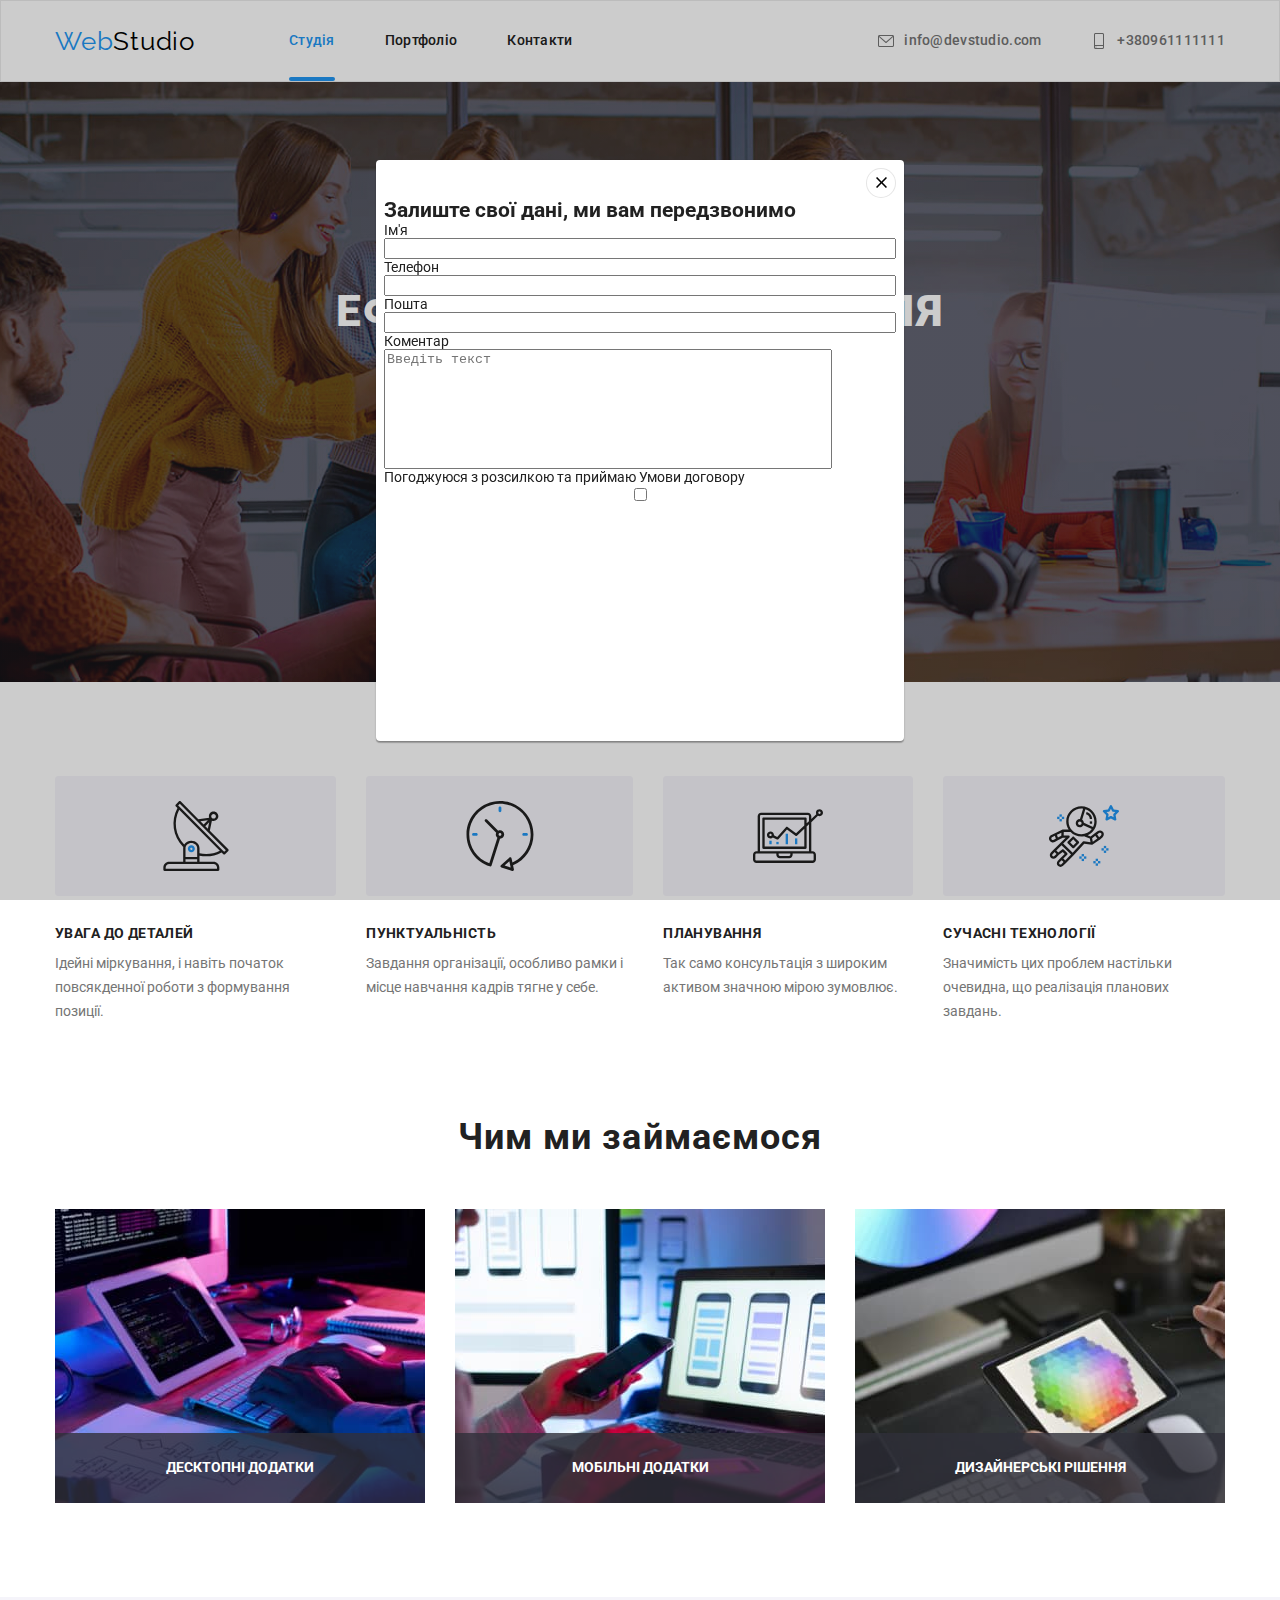
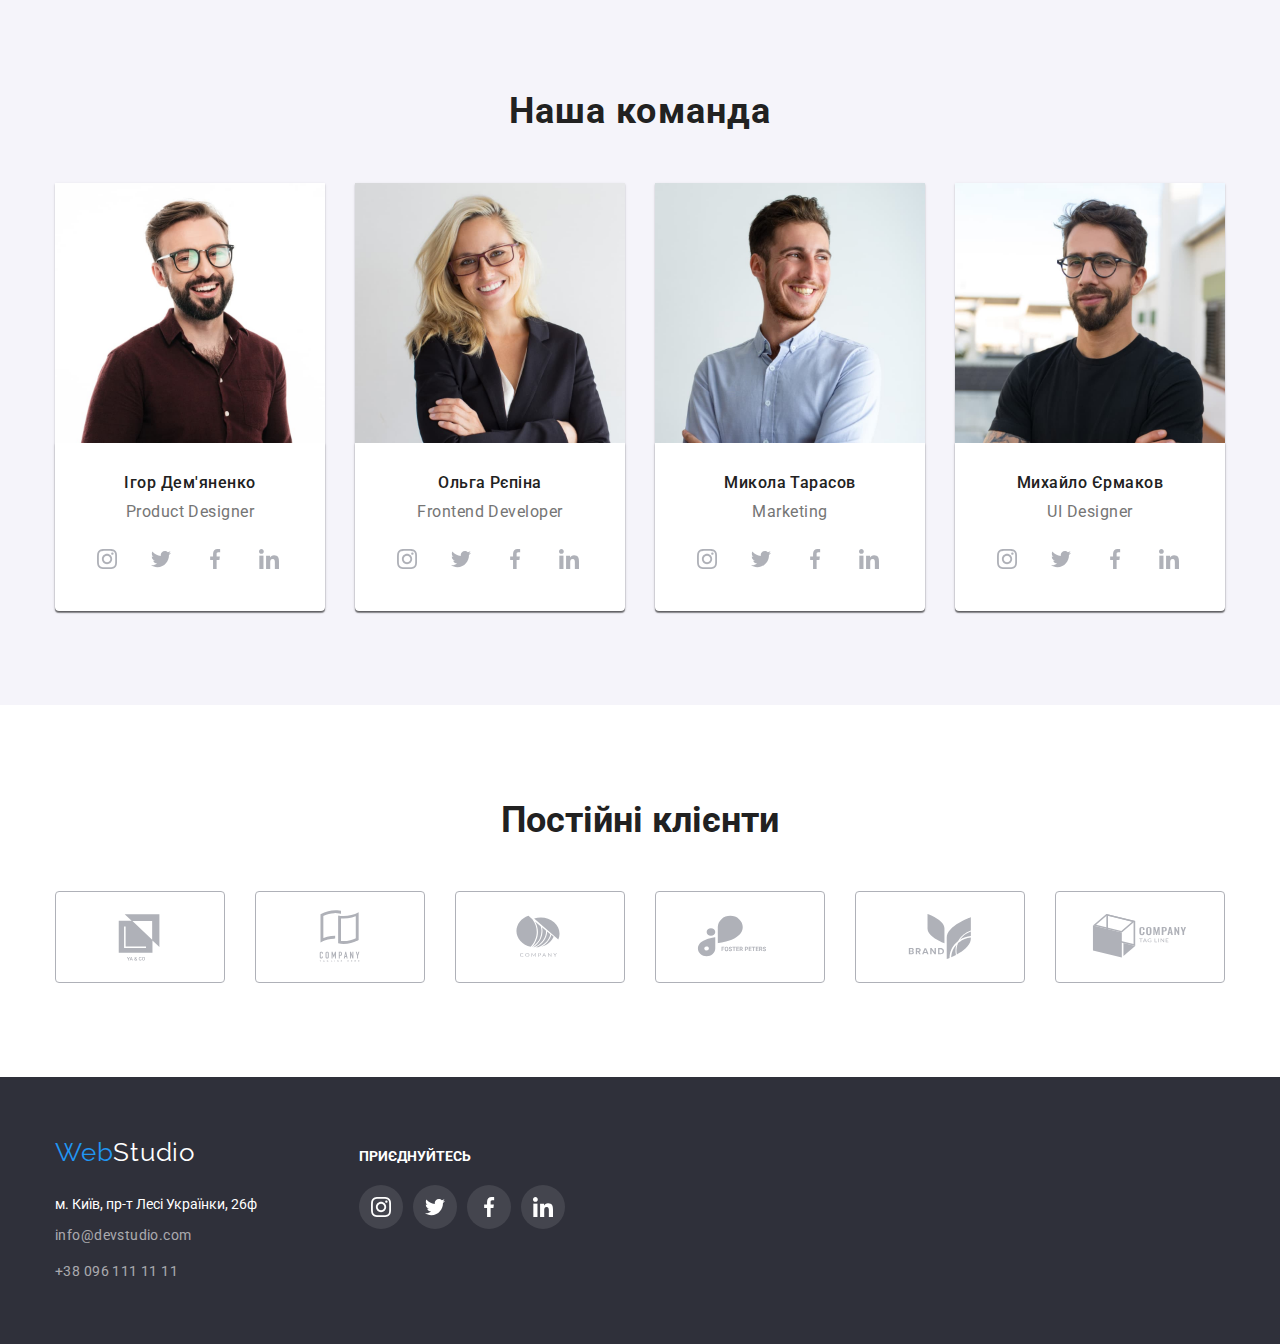
==== index.html @ ea9d3322 "init" ====
<!DOCTYPE html>
<html lang="en">
  <head>
    <link rel="preconnect" href="https://fonts.googleapis.com" />
    <link rel="preconnect" href="https://fonts.gstatic.com" crossorigin />
    <link
      href="https://fonts.googleapis.com/css2?family=Raleway:ital,wght@0,700;1,700&display=swap"
      rel="stylesheet"
    />
    <link rel="preconnect" href="https://fonts.googleapis.com" />
    <link rel="preconnect" href="https://fonts.gstatic.com" crossorigin />
    <link
      href="https://fonts.googleapis.com/css2?family=Roboto:ital,wght@0,100;0,300;0,400;0,500;0,700;0,900;1,100;1,300;1,400;1,500;1,700;1,900&display=swap"
      rel="stylesheet"
    />
    <meta charset="UTF-8" />
    <meta http-equiv="X-UA-Compatible" content="IE=edge" />
    <meta name="viewport" content="width=device-width, initial-scale=1.0" />
    <link rel="preconnect" href="https://fonts.googleapis.com" />
    <link rel="preconnect" href="https://fonts.gstatic.com" crossorigin />
    <title>Document</title>
    <link
      rel="stylesheet"
      href="node_modules/modern-normalize/modern-normalize.css"
    />
    <link rel="stylesheet" href="./css/styles.css" />
  </head>
  <body class="page">
    <header class="header">
      <div class="container header-flex">
        <a class="logo" href="">Web<span class="logo-select">Studio</span> </a>
        <div class="container-nav">
          <nav class="nav">
            <ul class="nav-list">
              <li class="nav-item nav-item_active">
                <a class="nav-item-link" href="./">Студія</a>
              </li>
              <li class="nav-item">
                <a class="nav-item-link" href="./portfolio.html">Портфоліо</a>
              </li>
              <li class="nav-item">
                <a class="nav-item-link" href="">Контакти</a>
              </li>
            </ul>
          </nav>
          <ul class="adress">
            <li class="adress-item">
              <a class="adress-item-link" href="mailto:info@devstudio.com">
                <svg class="adress-item-icon" width="16" height="16">
                  <use href="./img/icons.svg#icon-mail"></use>
                </svg>
                <span>info@devstudio.com</span>
              </a>
            </li>
            <li class="adress-item">
              <a class="adress-item-link" href="tel:+380961111111">
                <svg class="adress-item-icon" width="16" height="16">
                  <use href="./img/icons.svg#icon-smartphone"></use>
                </svg>
                <span>+380961111111</span>
              </a>
            </li>
          </ul>
        </div>
      </div>
    </header>
    <main>
      <section class="hero">
        <h1 class="hero-tittle">Ефективні рішення для вашого бізнесу</h1>
        <button class="hero-button" type="button" data-modal-open>
          Замовити послугу
        </button>
      </section>
      <section class="container benefits">
        <ul class="benefits-list">
          <li class="benefits-list-item">
            <h3 class="benefits-list-item-tittle">УВАГА ДО ДЕТАЛЕЙ</h3>
            <p class="benefits-list-item-desc">
              Ідейні міркування, і навіть початок повсякденної роботи з
              формування позиції.
            </p>
          </li>
          <li class="benefits-list-item icon-clock">
            <h3 class="benefits-list-item-tittle">ПУНКТУАЛЬНІСТЬ</h3>
            <p class="benefits-list-item-desc">
              Завдання організації, особливо рамки і місце навчання кадрів тягне
              у себе.
            </p>
          </li>
          <li class="benefits-list-item icon-planning">
            <h3 class="benefits-list-item-tittle">ПЛАНУВАННЯ</h3>
            <p class="benefits-list-item-desc">
              Так само консультація з широким активом значною мірою зумовлює.
            </p>
          </li>
          <li class="benefits-list-item icon-technology">
            <h3 class="benefits-list-item-tittle">СУЧАСНІ ТЕХНОЛОГІЇ</h3>
            <p class="benefits-list-item-desc">
              Значимість цих проблем настільки очевидна, що реалізація планових
              завдань.
            </p>
          </li>
        </ul>
      </section>
      <section class="doing">
        <div class="container">
          <h2 class="doing-title">Чим ми займаємося</h2>
          <ul class="doing-list">
            <li class="doing-list-item">
              <div class="thumb team-img">
                <img
                  class="c"
                  src="./img/1.jpg"
                  alt="приклад1"
                  width="370"
                  height="294"
                />
              </div>
              <h3 class="img-text">десктопні додатки</h3>
            </li>
            <li class="doing-list-item">
              <div class="thumb team-img">
                <img
                  class="doing-list-picture"
                  src="./img/2.jpg"
                  alt="приклад2"
                  width="370"
                  height="294"
                />
              </div>
              <h3 class="img-text">Мобільні додатки</h3>
            </li>
            <li class="doing-list-item">
              <div class="thumb team-img">
                <img
                  class="doing-list-picture"
                  src="./img/3.jpg"
                  alt="приклад3"
                  width="370"
                  height="294"
                />
              </div>
              <h3 class="img-text">Дизайнерські рішення</h3>
            </li>
          </ul>
        </div>
      </section>
      <section class="team">
        <div class="container">
          <h2 class="team-title">Наша команда</h2>
          <ul class="team-list">
            <li class="team-list-item">
              <div class="thumb team-picture">
                <img
                  class="team-list-item-picture"
                  src="./img/4.jpg"
                  alt="Ігор Дем'яненко"
                  width="270"
                  height="260"
                />
              </div>
              <div class="team-list-item-content">
                <h3 class="team-list-item-name">Ігор Дем'яненко</h3>
                <p class="team-list-item-prof">Product Designer</p>
                <!-- social -->
                <ul class="social">
                  <li class="socaal-item">
                    <a href="" class="social-link">
                      <svg class="socaal-item-icon" width="20" height="20">
                        <use href="./img/icons.svg#icon-instagram"></use>
                      </svg>
                    </a>
                  </li>
                  <li class="socaal-item">
                    <a href="" class="social-link">
                      <svg class="socaal-item-icon" width="20" height="20">
                        <use href="./img/icons.svg#icon-twitter"></use>
                      </svg>
                    </a>
                  </li>
                  <li class="socaal-item">
                    <a href="" class="social-link">
                      <svg class="socaal-item-icon" width="20" height="20">
                        <use href="./img/icons.svg#icon-facebook"></use>
                      </svg>
                    </a>
                  </li>
                  <li class="socaal-item">
                    <a href="" class="social-link">
                      <svg class="socaal-item-icon" width="20" height="20">
                        <use href="./img/icons.svg#icon-linkedin"></use>
                      </svg>
                    </a>
                  </li>
                </ul>
                <!-- social -->
              </div>
            </li>
            <li class="team-list-item">
              <div class="thumb team-picture">
                <img
                  class="team-list-item-picture"
                  src="./img/5.jpg"
                  alt="Ольга Рєпіна"
                  width="270"
                  height="260"
                />
              </div>
              <div class="team-list-item-content">
                <h3 class="team-list-item-name">Ольга Рєпіна</h3>
                <p class="team-list-item-prof">Frontend Developer</p>
                <ul class="social">
                  <li class="socaal-item">
                    <a href="" class="social-link">
                      <svg class="socaal-item-icon" width="20" height="20">
                        <use href="./img/icons.svg#icon-instagram"></use>
                      </svg>
                    </a>
                  </li>
                  <li class="socaal-item">
                    <a href="" class="social-link">
                      <svg class="socaal-item-icon" width="20" height="20">
                        <use href="./img/icons.svg#icon-twitter"></use>
                      </svg>
                    </a>
                  </li>
                  <li class="socaal-item">
                    <a href="" class="social-link">
                      <svg class="socaal-item-icon" width="20" height="20">
                        <use href="./img/icons.svg#icon-facebook"></use>
                      </svg>
                    </a>
                  </li>
                  <li class="socaal-item">
                    <a href="" class="social-link">
                      <svg class="socaal-item-icon" width="20" height="20">
                        <use href="./img/icons.svg#icon-linkedin"></use>
                      </svg>
                    </a>
                  </li>
                </ul>
              </div>
            </li>
            <li class="team-list-item">
              <div class="thumb team-picture">
                <img
                  class="team-list-item-picture"
                  src="./img/6.jpg"
                  alt="Микола Тарасов"
                  width="270"
                  height="260"
                />
              </div>
              <div class="team-list-item-content">
                <h3 class="team-list-item-name">Микола Тарасов</h3>
                <p class="team-list-item-prof">Marketing</p>
                <ul class="social">
                  <li class="socaal-item">
                    <a href="" class="social-link">
                      <svg class="socaal-item-icon" width="20" height="20">
                        <use href="./img/icons.svg#icon-instagram"></use>
                      </svg>
                    </a>
                  </li>
                  <li class="socaal-item">
                    <a href="" class="social-link">
                      <svg class="socaal-item-icon" width="20" height="20">
                        <use href="./img/icons.svg#icon-twitter"></use>
                      </svg>
                    </a>
                  </li>
                  <li class="socaal-item">
                    <a href="" class="social-link">
                      <svg class="socaal-item-icon" width="20" height="20">
                        <use href="./img/icons.svg#icon-facebook"></use>
                      </svg>
                    </a>
                  </li>
                  <li class="socaal-item">
                    <a href="" class="social-link">
                      <svg class="socaal-item-icon" width="20" height="20">
                        <use href="./img/icons.svg#icon-linkedin"></use>
                      </svg>
                    </a>
                  </li>
                </ul>
              </div>
            </li>
            <li class="team-list-item">
              <div class="thumb team-picture">
                <img
                  class="team-list-item-picture"
                  src="./img/7.jpg"
                  alt="Михайло Єрмаков"
                  width="270"
                  height="260"
                />
              </div>
              <div class="team-list-item-content">
                <h3 class="team-list-item-name">Михайло Єрмаков</h3>
                <p class="team-list-item-prof">UI Designer</p>
                <ul class="social">
                  <li class="socaal-item">
                    <a href="" class="social-link">
                      <svg class="socaal-item-icon" width="20" height="20">
                        <use href="./img/icons.svg#icon-instagram"></use>
                      </svg>
                    </a>
                  </li>
                  <li class="socaal-item">
                    <a href="" class="social-link">
                      <svg class="socaal-item-icon" width="20" height="20">
                        <use href="./img/icons.svg#icon-twitter"></use>
                      </svg>
                    </a>
                  </li>
                  <li class="socaal-item">
                    <a href="" class="social-link">
                      <svg class="socaal-item-icon" width="20" height="20">
                        <use href="./img/icons.svg#icon-facebook"></use>
                      </svg>
                    </a>
                  </li>
                  <li class="socaal-item">
                    <a href="" class="social-link">
                      <svg class="socaal-item-icon" width="20" height="20">
                        <use href="./img/icons.svg#icon-linkedin"></use>
                      </svg>
                    </a>
                  </li>
                </ul>
              </div>
            </li>
          </ul>
        </div>
      </section>
      <section class="regular-customers">
        <div class="container">
          <h2 class="regular-customers-title">Постійні клієнти</h2>
          <ul class="regular-customers-title-list">
            <li class="regular-customers-item">
              <a href="" class="regular-customers-link">
                <svg
                  class="regular-customers-card-item"
                  width="106"
                  height="60"
                >
                  <use href="./img/icons.svg#icon-client1"></use>
                </svg>
              </a>
            </li>
            <li class="regular-customers-item">
              <a href="" class="regular-customers-link">
                <svg
                  class="regular-customers-card-item"
                  width="106"
                  height="60"
                >
                  <use href="./img/icons.svg#icon-client2"></use>
                </svg>
              </a>
            </li>
            <li class="regular-customers-item">
              <a href="" class="regular-customers-link">
                <svg
                  class="regular-customers-card-item"
                  width="106"
                  height="60"
                >
                  <use href="./img/icons.svg#icon-client3-2"></use>
                </svg>
              </a>
            </li>
            <li class="regular-customers-item">
              <a href="" class="regular-customers-link">
                <svg
                  class="regular-customers-card-item"
                  width="106"
                  height="60"
                >
                  <use href="./img/icons.svg#icon-client4"></use>
                </svg>
              </a>
            </li>
            <li class="regular-customers-item">
              <a href="" class="regular-customers-link">
                <svg
                  class="regular-customers-card-item"
                  width="106"
                  height="60"
                >
                  <use href="./img/icons.svg#icon-client5"></use>
                </svg>
              </a>
            </li>
            <li class="regular-customers-item">
              <a href="" class="regular-customers-link">
                <svg
                  class="regular-customers-card-item"
                  width="106"
                  height="60"
                >
                  <use href="./img/icons.svg#icon-client6"></use>
                </svg>
              </a>
            </li>
          </ul>
        </div>
      </section>
    </main>
    <footer class="footer">
      <div class="container footer-elements">
        <div class="footer-contact">
          <a class="logo logo_footer" href="">
            Web<span class="logo-select">Studio</span>
          </a>

          <address class="contacts-adress">
            м. Київ, пр-т Лесі Українки, 26ф
          </address>

          <a class="contacts" href="mailto:info@devstudio.com">
            info@devstudio.com
          </a>

          <a class="contacts" href="tel:+380961111111">+38 096 111 11 11</a>
        </div>
        <div class="footer-social">
          <h3 class="social-title">приєднуйтесь</h3>
          <ul class="social">
            <li class="socaal-item">
              <a href="" class="social-link">
                <svg class="socaal-item-icon" width="20" height="20">
                  <use href="./img/icons.svg#icon-instagram"></use>
                </svg>
              </a>
            </li>
            <li class="socaal-item">
              <a href="" class="social-link">
                <svg class="socaal-item-icon" width="20" height="20">
                  <use href="./img/icons.svg#icon-twitter"></use>
                </svg>
              </a>
            </li>
            <li class="socaal-item">
              <a href="" class="social-link">
                <svg class="socaal-item-icon" width="20" height="20">
                  <use href="./img/icons.svg#icon-facebook"></use>
                </svg>
              </a>
            </li>
            <li class="socaal-item">
              <a href="" class="social-link">
                <svg class="socaal-item-icon" width="20" height="20">
                  <use href="./img/icons.svg#icon-linkedin"></use>
                </svg>
              </a>
            </li>
          </ul>
        </div>
      </div>
    </footer>
    <div class="backdrop" data-modal>
      <!-- <div class="backdrop is-hidden" data-modal> -->
      <div class="modal">
        <button class="modal-button" type="button" data-modal-close>
          <!-- close -->

          <svg class="end" width="11" height="11">
            <use href="./img/icons.svg#icon-end"></use>
          </svg>
        </button>
        <h2>Залиште свої дані, ми вам передзвонимо</h2>
        <form
          class="contact-form"
          name="contact-form"
          autocomplete="on"
          novalidate
        >
          <label for="user-name">Ім'я</label>
          <input id="user-name" type="text" name="user-name" />

          <label for="user-tel">Телефон</label>
          <input id="user-tel" type="text" name="user-tel" />

          <label for="user-email">Пошта</label>
          <input id="user-email" type="email" name="user-email" />

          <label for="user-comment">Коментар</label>
          <textarea
            name="user-comment"
            id="user-comment"
            placeholder="Введіть текст"
          ></textarea>

          <label for="contract term"
            >Погоджуюся з розсилкою та приймаю Умови договору</label
          >
          <input id="contract term" type="checkbox" name="contract term" />
        </form>
      </div>
    </div>
    <script src="./js/modal.js"></script>
  </body>
</html>
---- css/styles.css ----
html {
  box-sizing: border-box;
}
*,
*:before,
*:after {
  box-sizing: inherit;
}

h1,
h2,
h3,
h4,
h5,
h6,
p,
ul {
  margin: 0;
  padding: 0;
}

.thumb > img {
  display: block;
  height: 100%;
  width: 100%;
}

svg {
  fill: currentColor;
}

body {
  font-family: "Roboto";
  font-size: 14px;
  color: #212121;
  background-color: #ffffff;
  margin: 0;
}

.container {
  padding-left: 15px;
  padding-right: 15px;
  width: 1200px;
  margin: 0 auto;
}

/* ========================  header*/
.header {
  /* padding-top: 25px; */
  /* padding-bottom: 25px; */
  border: 1px solid #ececec;
}
.header-flex {
  display: flex;
  align-items: center;
}

.logo {
  color: #2196f3;
  text-decoration: none;
  font-family: "Raleway";
  font-size: 26px;
  line-height: 1.19;
  letter-spacing: 0.03em;
  margin-right: 94px;
}

.logo-select {
  color: #000000;
}

/* ========================  nav*/

.nav {
  font-weight: 500;
  font-size: 14px;
  line-height: 1.14;
  letter-spacing: 0.02em;
  display: flex;
}
.nav-list {
  display: flex;
  gap: 50px;
}
.container-nav {
  flex-grow: 1;
  display: flex;
  justify-content: space-between;
  align-items: center;
}
.nav-item-link:hover,
.nav-item-link:focus {
  color: #2196f3;
}

.nav-item-link {
  display: block;
  text-decoration: none;
  list-style: none;
  color: #212121;
  transition: color 250ms cubic-bezier(0.4, 0, 0.2, 1);
  padding-bottom: 28px;
  padding-top: 32px;
}

.nav-item.nav-item_active .nav-item-link {
  color: #2196f3;
}
.nav-item.nav-item_active::after {
  display: block;
  width: 100%;
  height: 4px;
  background: #2196f3;
  border-radius: 2px;
  content: "";
}
.nav-item {
  list-style: none;
}

/* ========================  adress*/
.adress {
  list-style: none;
  display: flex;
  gap: 50px;
}

.adress-item-link {
  font-weight: 500;
  font-size: 14px;
  line-height: 1.14;
  letter-spacing: 0.02em;
  color: #757575;
  text-decoration: none;
  display: flex;
  align-items: center;
  transition: color 250ms cubic-bezier(0.4, 0, 0.2, 1);
}
.adress-item-link:hover,
.adress-item-link:focus {
  color: #2196f3;
}
.adress-item-icon {
  margin-right: 10px;
}

/* ========================  hero*/
.hero-tittle {
  font-weight: 900;
  font-size: 44px;
  line-height: 1.36;
  letter-spacing: 0.06em;

  text-align: center;
  text-transform: uppercase;

  color: #ffffff;
  width: 696px;
  margin: 0 auto;
  margin-bottom: 30px;
}

.hero {
  background-color: #2f303a;
  padding-top: 200px;

  padding-bottom: 200px;
  background-image: linear-gradient(
      to right,
      rgba(47, 48, 58, 0.4) 0%,
      rgba(47, 48, 58, 0.4) 100%
    ),
    url(../img/hw4/herobg.jpg);

  /* height: 600px; */
  max-width: 1600px;
  margin-left: auto;
  margin-right: auto;
  background-size: cover;
  background-position: center;
  background-repeat: no-repeat;
}
.hero-button {
  background-color: #2196f3;
  font-family: "Roboto";
  font-weight: 700;
  font-size: 16px;
  line-height: 1.88;
  /* identical to box height, or 188% */
  display: flex;
  align-items: center;
  text-align: center;
  letter-spacing: 0.06em;
  box-shadow: 0px 4px 4px rgba(0, 0, 0, 0.15);
  border-radius: 4px;
  color: #ffffff;
  margin: 0 auto;
  border-radius: 4px;
  border: none;
  padding: 10px 32px;
  cursor: pointer;
}

/* ========================  benefits*/
.benefits {
  padding-top: 94px;
}
.benefits-list {
  display: flex;
  gap: 30px;
}
.benefits-list-item {
  list-style: none;
}

.benefits-list-item::before {
  display: block;
  content: "";
  height: 120px;
  background-color: #f5f4fa;
  background-image: url(../img/hw4/antenna1.svg);
  /* background-size: contain; */
  background-repeat: no-repeat;
  background-position: center;
  border-radius: 4px;
  /* height: 70px; */
  /* width: 66.95px; */
}

.icon-clock::before {
  background-image: url(../img/hw4/clock2.svg);
}

.icon-planning::before {
  background-image: url(../img/hw4/diagram3.svg);
}
.icon-technology::before {
  background-image: url(../img/hw4/astronaut4.svg);
}

.benefits-list-item-tittle {
  color: #212121;
  font-size: 14px;
  line-height: 1.14;
  letter-spacing: 0.03em;
  text-transform: uppercase;
  margin-bottom: 10px;
  margin-top: 30px;
}
.benefits-list-item-desc {
  color: #757575;
  line-height: 1.71;
}

/* ========================  doing*/
.doing {
  padding-top: 94px;
  padding-bottom: 94px;
}
.doing-title {
  font-size: 36px;
  line-height: 1.16;
  letter-spacing: 0.03em;
  text-align: center;
  margin-bottom: 50px;
}
.doing-list {
  list-style: none;
  display: flex;
  gap: 30px;
}
.doing-list-item {
  position: relative;
}
.img-text {
  position: absolute;
  bottom: 0;
  left: 0;
  /* margin: 0 auto; */
  width: 100%;
  padding: 27px;
  background-color: rgba(47, 48, 58, 0.8);
  text-align: center;
  font-size: 14px;
  line-height: 1.14;
  text-transform: uppercase;

  color: #ffffff;
}

/* ========================  team */
.team {
  background-color: #f5f4fa;
  padding-top: 94px;
  padding-bottom: 94px;
}
.team-list {
  display: flex;
  flex-wrap: wrap;
  gap: 30px;
}
.team-title {
  font-size: 36px;
  line-height: 1.16;
  letter-spacing: 0.03em;
  text-align: center;
  margin-bottom: 50px;
}
.team-list-item-name {
  font-weight: 500;
  font-size: 16px;
  line-height: 1.19;
  letter-spacing: 0.03em;
  margin-bottom: 10px;
}
.team-list-item-prof {
  font-size: 16px;
  line-height: 1.19;
  letter-spacing: 0.03em;
  color: #757575;
  margin-bottom: 16px;
}
.team-list-item {
  list-style: none;
  width: calc((100% - 90px) / 4);
  box-shadow: 0px 1px 3px rgba(0, 0, 0, 0.12), 0px 1px 1px rgba(0, 0, 0, 0.14),
    0px 2px 1px rgba(0, 0, 0, 0.2);
  border-radius: 0px 0px 4px 4px;
  background-color: #ffffff;
}
.team-list-item-content {
  box-shadow: 0px 1px 3px rgba(0, 0, 0, 0.12), 0px 1px 1px rgba(0, 0, 0, 0.14),
    0px 2px 1px rgba(0, 0, 0, 0.2);
  border-radius: 0px 0px 4px 4px;
  padding: 30px;
  text-align: center;
}
/* ==================regular-customers */
.regular-customers {
  padding-top: 94px;
  padding-bottom: 94px;
}
.regular-customers-title {
  margin-bottom: 50px;
  font-size: 36px;
  line-height: 1.17;
  text-align: center;
  color: #212121;
}
.regular-customers-item {
  list-style: none;
}

.regular-customers-link {
  border-radius: 4px;
  color: #afb1b8;
  border: 1px solid #afb1b8;
  width: 170px;
  height: 92px;
  display: grid;
  place-items: center;
  transition: border-color 250ms cubic-bezier(0.4, 0, 0.2, 1),
    color 250ms cubic-bezier(0.4, 0, 0.2, 1);
}
.regular-customers-link:hover,
.regular-customers-link:focus {
  border-color: #2196f3;
  color: #2196f3;
}
.regular-customers-title-list {
  display: flex;
  gap: 30px;
}

/* ========================social */
.social {
  display: flex;
  gap: 10px;
}
.social-link {
  color: #afb1b8;
  display: grid;
  place-items: center;
  width: 44px;
  height: 44px;
  border-radius: 50%;
  display: grid;
  place-items: center;
  transition: background-color 250ms cubic-bezier(0.4, 0, 0.2, 1),
    color 250ms cubic-bezier(0.4, 0, 0.2, 1);
}
.social-title {
  margin-bottom: 20px;
  font-weight: 700;
  font-size: 14px;
  line-height: 1.14;
  text-transform: uppercase;

  color: #ffffff;
}

.socaal-item {
  list-style: none;
}
.social-link:hover,
.social-link:focus {
  background-color: #2196f3;
  color: #ffffff;
}

/* ====================== footer */

.footer {
  background-color: #2f303a;
  padding-top: 60px;
  padding-bottom: 60px;
}

.footer-contact {
  margin-right: 70px;
}
.footer-social {
  margin-top: 12px;
}

.footer .social-link {
  background-color: rgba(255, 255, 255, 0.1);
  color: #ffffff;
}

.footer .social-link:hover,
.footer .social-link:focus {
  background-color: #2196f3;
}

.footer-elements {
  display: flex;
}
.logo.logo_footer > .logo-select {
  color: #ffffff;
}
.logo.logo_footer {
  margin-bottom: 28px;
  display: block;
}
.contacts-adress {
  color: #ffffff;
  font-style: normal;
}
.contacts {
  display: block;
  letter-spacing: 0.03em;
  font-size: 14px;
  line-height: 1.71;
  color: rgba(255, 255, 255, 0.6);
  text-decoration: none;
  margin-top: 12px;
  transition: color 250ms cubic-bezier(0.4, 0, 0.2, 1);
}
.contacts:hover,
.contacts:focus {
  color: #2196f3;
}
/*============================ backdrop */
.backdrop {
  background-color: rgba(0, 0, 0, 0.2);
  position: fixed;
  top: 0;
  left: 0;
  width: 100%;
  height: 100%;
  display: grid;
  place-items: center;
  transition: opacity 250ms cubic-bezier(0.4, 0, 0.2, 1);
}
.is-hidden {
  opacity: 0;
  /* visibility: hidden; */
  /* display: none; */
  pointer-events: none;
  transition: opacity 250ms cubic-bezier(0.4, 0, 0.2, 1) 250ms;
}
.is-hidden .modal {
  transform: scale(0);
}
.modal {
  background-color: #ffffff;
  box-shadow: 0px 1px 3px rgba(0, 0, 0, 0.12), 0px 1px 1px rgba(0, 0, 0, 0.14),
    0px 2px 1px rgba(0, 0, 0, 0.2);
  border-radius: 4px;
  width: 528px;
  height: 581px;
  position: absolute;
  padding: 8px;
  transform: scale(1);
  transition: transform 250ms cubic-bezier(0.4, 0, 0.2, 1) 250ms;
}
.modal-button {
  margin-left: auto;
  background: #ffffff;
  border: 1px solid rgba(0, 0, 0, 0.1);
  width: 30px;
  height: 30px;
  border-radius: 50%;
  display: grid;
  place-items: center;
  cursor: pointer;
}

/* ====================fotm */
.contact-form {
  display: flex;
  flex-direction: column;
}
textarea {
  width: 448px;
  height: 120px;
  resize: none;
}
/* ```````````````````` portfolio */
.portfolio {
  margin-bottom: 94px;
  margin-top: 94px;
}
.filtr-list {
  display: flex;
  gap: 8px;
  justify-content: center;
}

.filtr-list-item {
  list-style: none;
}
.filtr-list-item-butt {
  font-family: "Roboto";
  font-weight: 500;
  font-size: 16px;
  line-height: 1.62;
  letter-spacing: 0.03em;
  color: #212121;
  padding: 6px 22px;
  border: none;
  border-radius: 4px;
  cursor: pointer;
  transition: background-color 250ms cubic-bezier(0.4, 0, 0.2, 1),
    color 250ms cubic-bezier(0.4, 0, 0.2, 1),
    box-shadow 250ms cubic-bezier(0.4, 0, 0.2, 1);
}
.filtr-list-item-butt:hover,
.filtr-list-item-butt:focus {
  color: #ffffff;
  background-color: #2196f3;
  box-shadow: 0px 3px 1px rgba(0, 0, 0, 0.1), 0px 1px 2px rgba(0, 0, 0, 0.08),
    0px 2px 2px rgba(0, 0, 0, 0.12);
}
/* ======== example*/
.example-list {
  display: flex;
  flex-wrap: wrap;
  gap: 30px;

  margin-top: 50px;
}

.example-list-item {
  list-style: none;
  width: calc((100% - 60px) / 3);
}

.example-list-item-content {
  padding-top: 20px;
  padding-bottom: 20px;
  padding-left: 24px;
  padding-right: 24px;

  border-left: 1px solid #eeeeee;
  border-right: 1px solid #eeeeee;
  border-bottom: 1px solid #eeeeee;
}

.example-list-item-title {
  margin-bottom: 4px;

  font-size: 18px;
  line-height: 2;
  letter-spacing: 0.06em;
}
.example-list-item-title-text {
  font-size: 16px;
  line-height: 1.9;
  letter-spacing: 0.03em;
  color: #757575;
}
.example-list-link {
  display: block;
  text-decoration: none;
  color: inherit;
  transition: box-shadow 250ms cubic-bezier(0.4, 0, 0.2, 1);
}
.example-list-link:hover {
  box-shadow: 0px 1px 1px rgba(0, 0, 0, 0.12), 0px 4px 4px rgba(0, 0, 0, 0.06),
    1px 4px 6px rgba(0, 0, 0, 0.16);
}
.example-container {
  position: relative;
  overflow: hidden;
}
.example-text {
  background: rgba(33, 150, 243, 0.9);
  font-weight: 400;
  font-size: 18px;
  line-height: 1.56;
  padding: 24px;
  transform: translateY(100%);

  /* or 156% */

  color: #ffffff;
  position: absolute;
  bottom: 0;
  left: 0;
  width: 100%;
  height: 100%;
  transition: transform 250ms;
}

.example-list-item:hover .example-text {
  transform: translateY(0%);
}
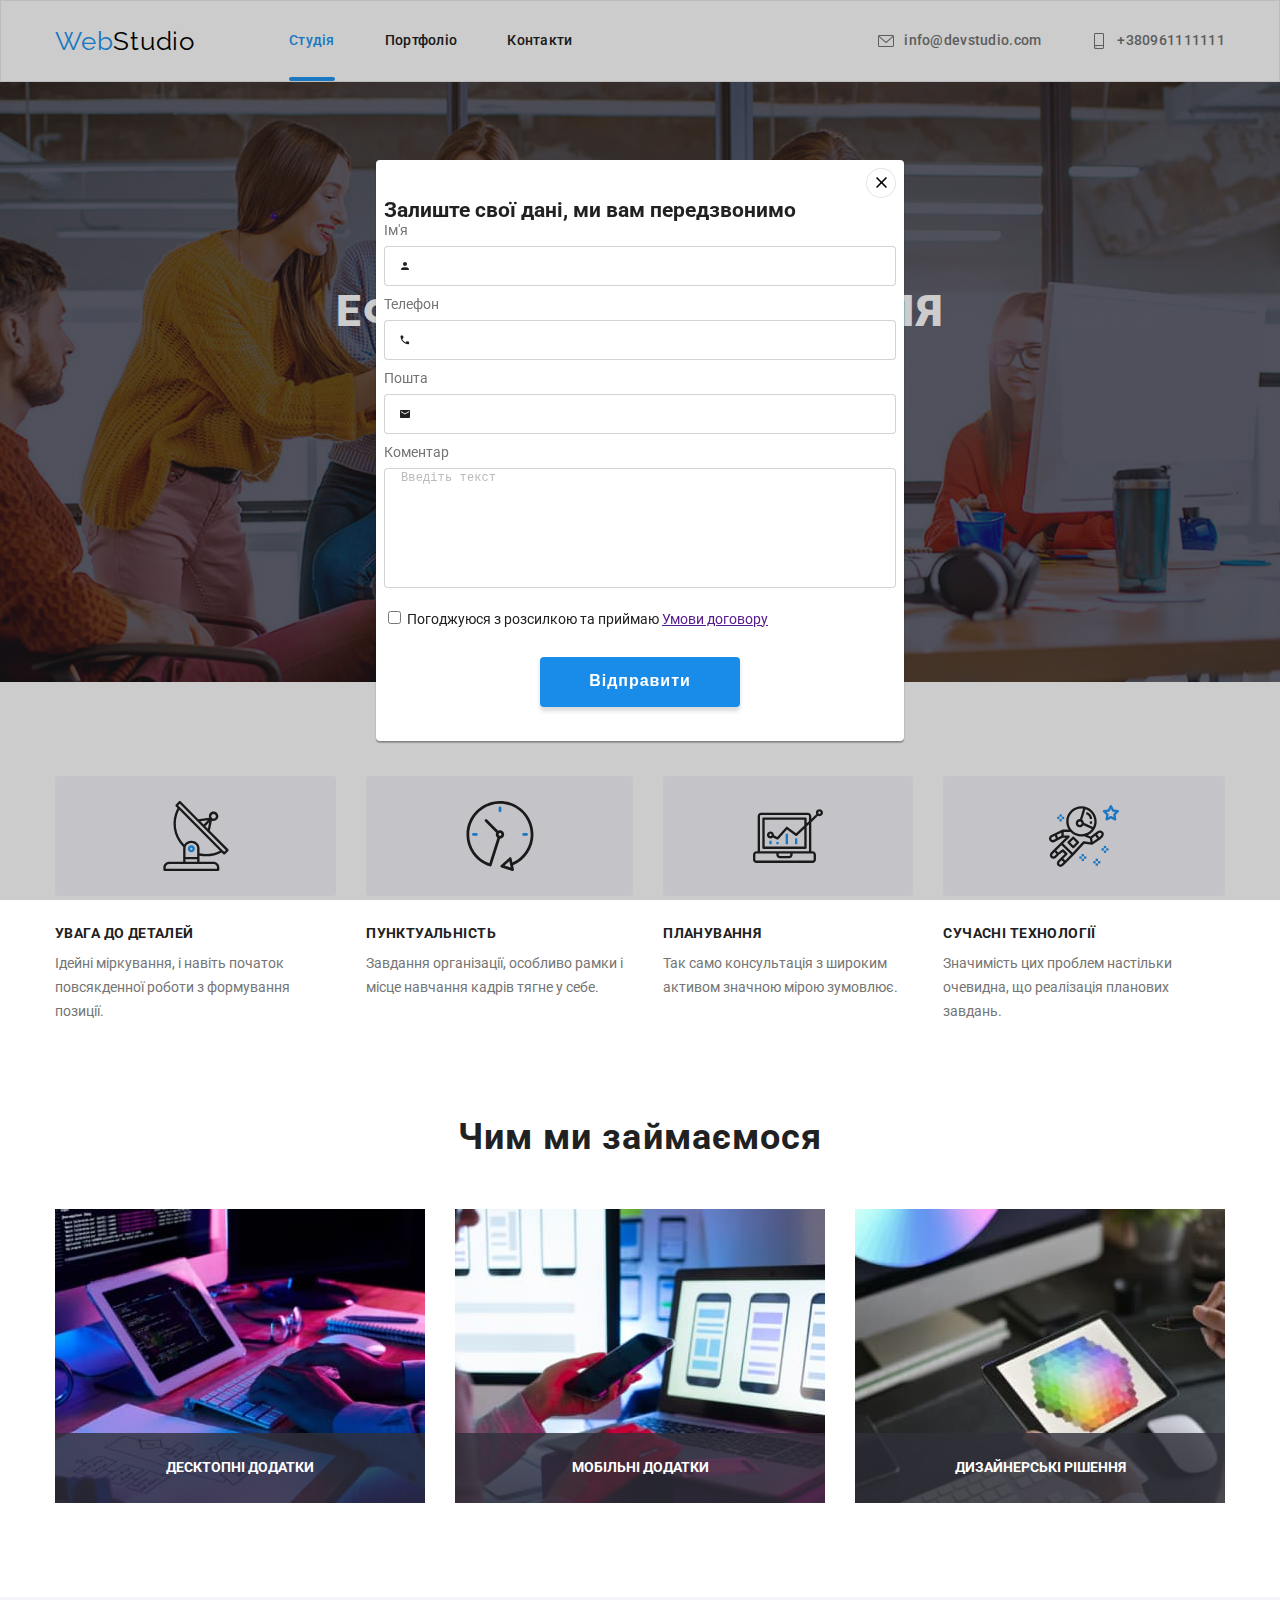
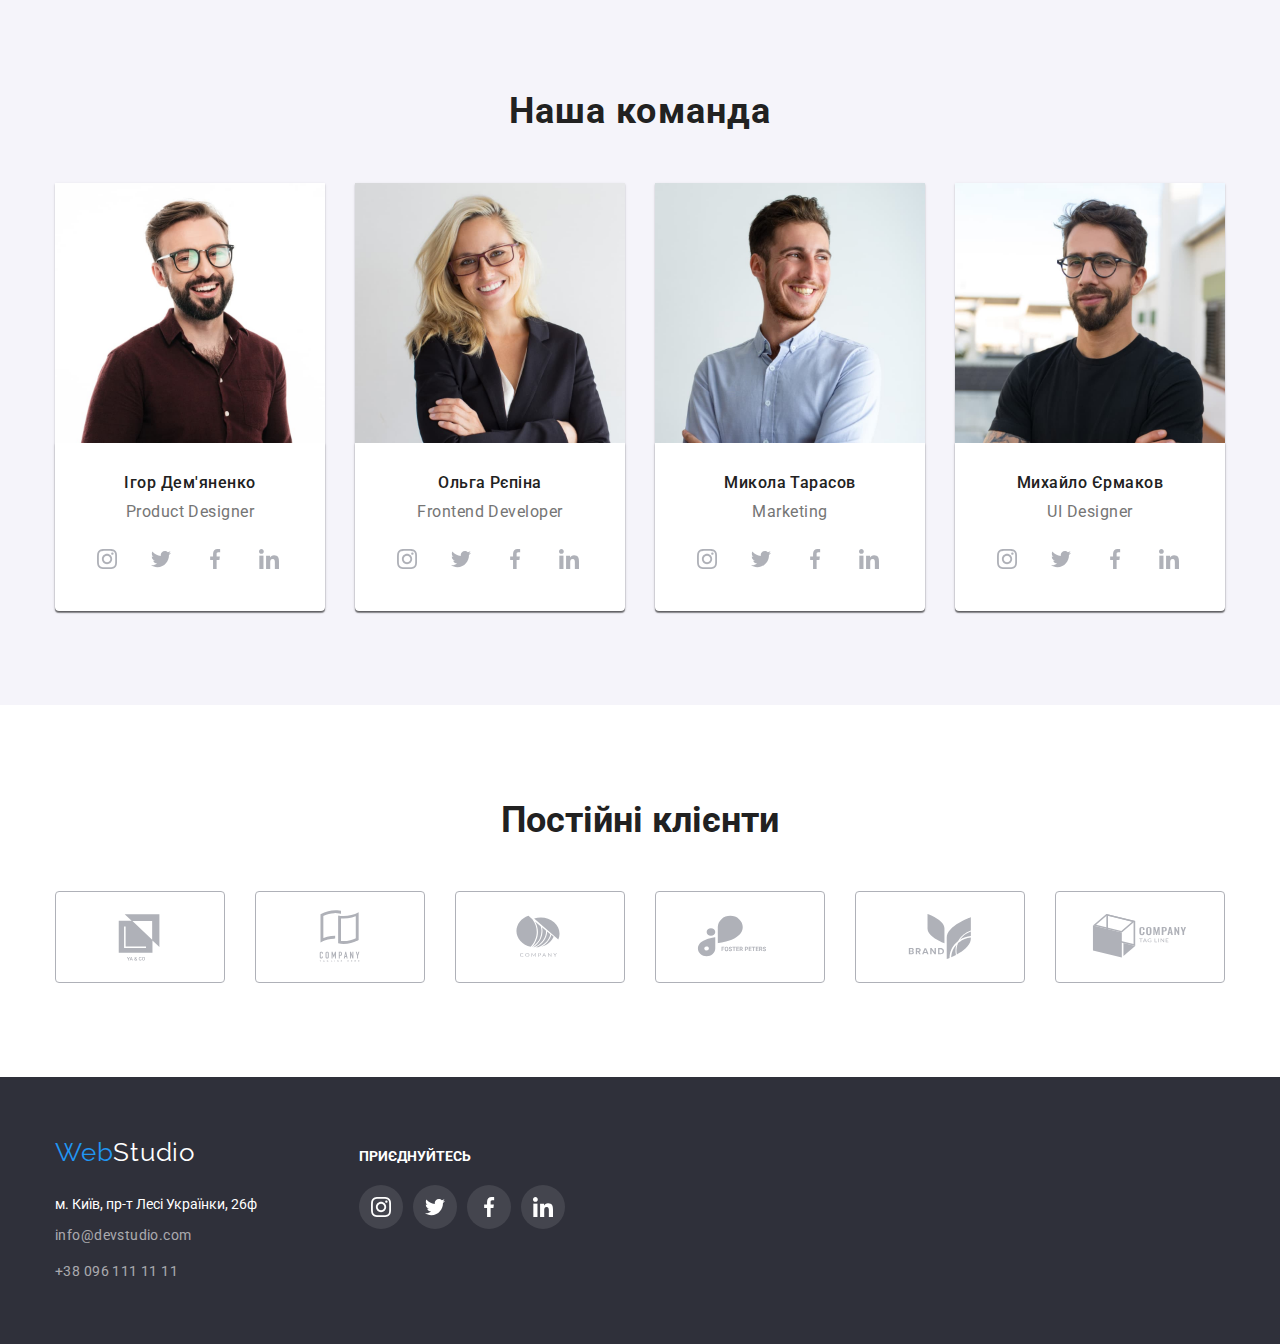
==== commit 70353dac: "part1" ====
--- a/index.html
+++ b/index.html
@@ -477,26 +477,61 @@
           autocomplete="on"
           novalidate
         >
-          <label for="user-name">Ім'я</label>
-          <input id="user-name" type="text" name="user-name" />
-
-          <label for="user-tel">Телефон</label>
-          <input id="user-tel" type="text" name="user-tel" />
-
-          <label for="user-email">Пошта</label>
-          <input id="user-email" type="email" name="user-email" />
-
-          <label for="user-comment">Коментар</label>
+          <label class="form-field-label" for="user-name">Ім'я</label>
+          <div class="form-field">
+            <input
+              class="form-field-input"
+              id="user-name"
+              type="text"
+              name="user-name"
+            />
+            <svg class="form-field-icon" Width="12px" Height="12px">
+              <use href="./img/icons.svg#icon-person-black"></use>
+            </svg>
+          </div>
+
+          <label class="form-field-label" for="user-tel">Телефон</label>
+          <div class="form-field">
+            <input
+              class="form-field-input"
+              id="user-tel"
+              type="text"
+              name="user-tel"
+            />
+            <svg class="form-field-icon" Width="12px" Height="12px">
+              <use href="./img/icons.svg#icon-phone-black"></use>
+            </svg>
+          </div>
+
+          <label class="form-field-label" for="user-email">Пошта</label>
+          <div class="form-field">
+            <input
+              class="form-field-input"
+              id="user-email"
+              type="text"
+              name="user-email"
+            />
+            <svg class="form-field-icon" Width="12px" Height="12px">
+              <use href="./img/icons.svg#icon-email-black"></use>
+            </svg>
+          </div>
+
+          <label class="form-field-label" for="user-comment">Коментар</label>
           <textarea
+            class="form-field-input form-field-textarea"
             name="user-comment"
             id="user-comment"
             placeholder="Введіть текст"
           ></textarea>
 
-          <label for="contract term"
-            >Погоджуюся з розсилкою та приймаю Умови договору</label
-          >
-          <input id="contract term" type="checkbox" name="contract term" />
+          <div>
+            <input id="contract term" type="checkbox" name="contract term" />
+            <label for="contract term"
+              >Погоджуюся з розсилкою та приймаю
+              <a href="">Умови договору</a></label
+            >
+          </div>
+          <button class="form-button" type="submit">Відправити</button>
         </form>
       </div>
     </div>
--- a/css/styles.css
+++ b/css/styles.css
@@ -507,7 +507,7 @@
   cursor: pointer;
 }
 
-/* ====================fotm */
+/* ====================form */
 .contact-form {
   display: flex;
   flex-direction: column;
@@ -517,6 +517,69 @@
   height: 120px;
   resize: none;
 }
+
+.form-field-label {
+  color: #757575;
+  margin-bottom: 8px;
+}
+
+.form-field-input {
+  height: 40px;
+  width: 100%;
+  padding-left: 42px;
+  padding-right: 12px;
+  border: 1px solid rgba(33, 33, 33, 0.2);
+  border-radius: 4px;
+  outline: none;
+}
+.form-field-input:focus {
+  border-color: #2196f3;
+}
+.form-field-input:focus + .form-field-icon {
+  fill: #2196f3;
+}
+.form-field-input.form-field-textarea {
+  height: 120px;
+  padding-left: 16px;
+  margin-bottom: 20px;
+}
+.form-field-textarea::placeholder {
+  font-size: 12px;
+  line-height: 1.17;
+  letter-spacing: 0.01em;
+
+  color: rgba(117, 117, 117, 0.5);
+}
+.form-field {
+  position: relative;
+  margin-bottom: 10px;
+}
+.form-field-icon {
+  position: absolute;
+  top: 50%;
+  left: 15px;
+  transform: translateY(-50%);
+}
+
+.form-button {
+  background-color: #188ce8;
+  width: 200px;
+  height: 50px;
+  box-shadow: 0px 4px 4px rgba(0, 0, 0, 0.15);
+  border-radius: 4px;
+  margin: 0 auto;
+  margin-top: 30px;
+  border: none;
+  font-weight: 700;
+  font-size: 16px;
+  line-height: 1.875%;
+  align-items: center;
+  text-align: center;
+  letter-spacing: 0.06em;
+
+  color: #ffffff;
+}
+
 /* ```````````````````` portfolio */
 .portfolio {
   margin-bottom: 94px;
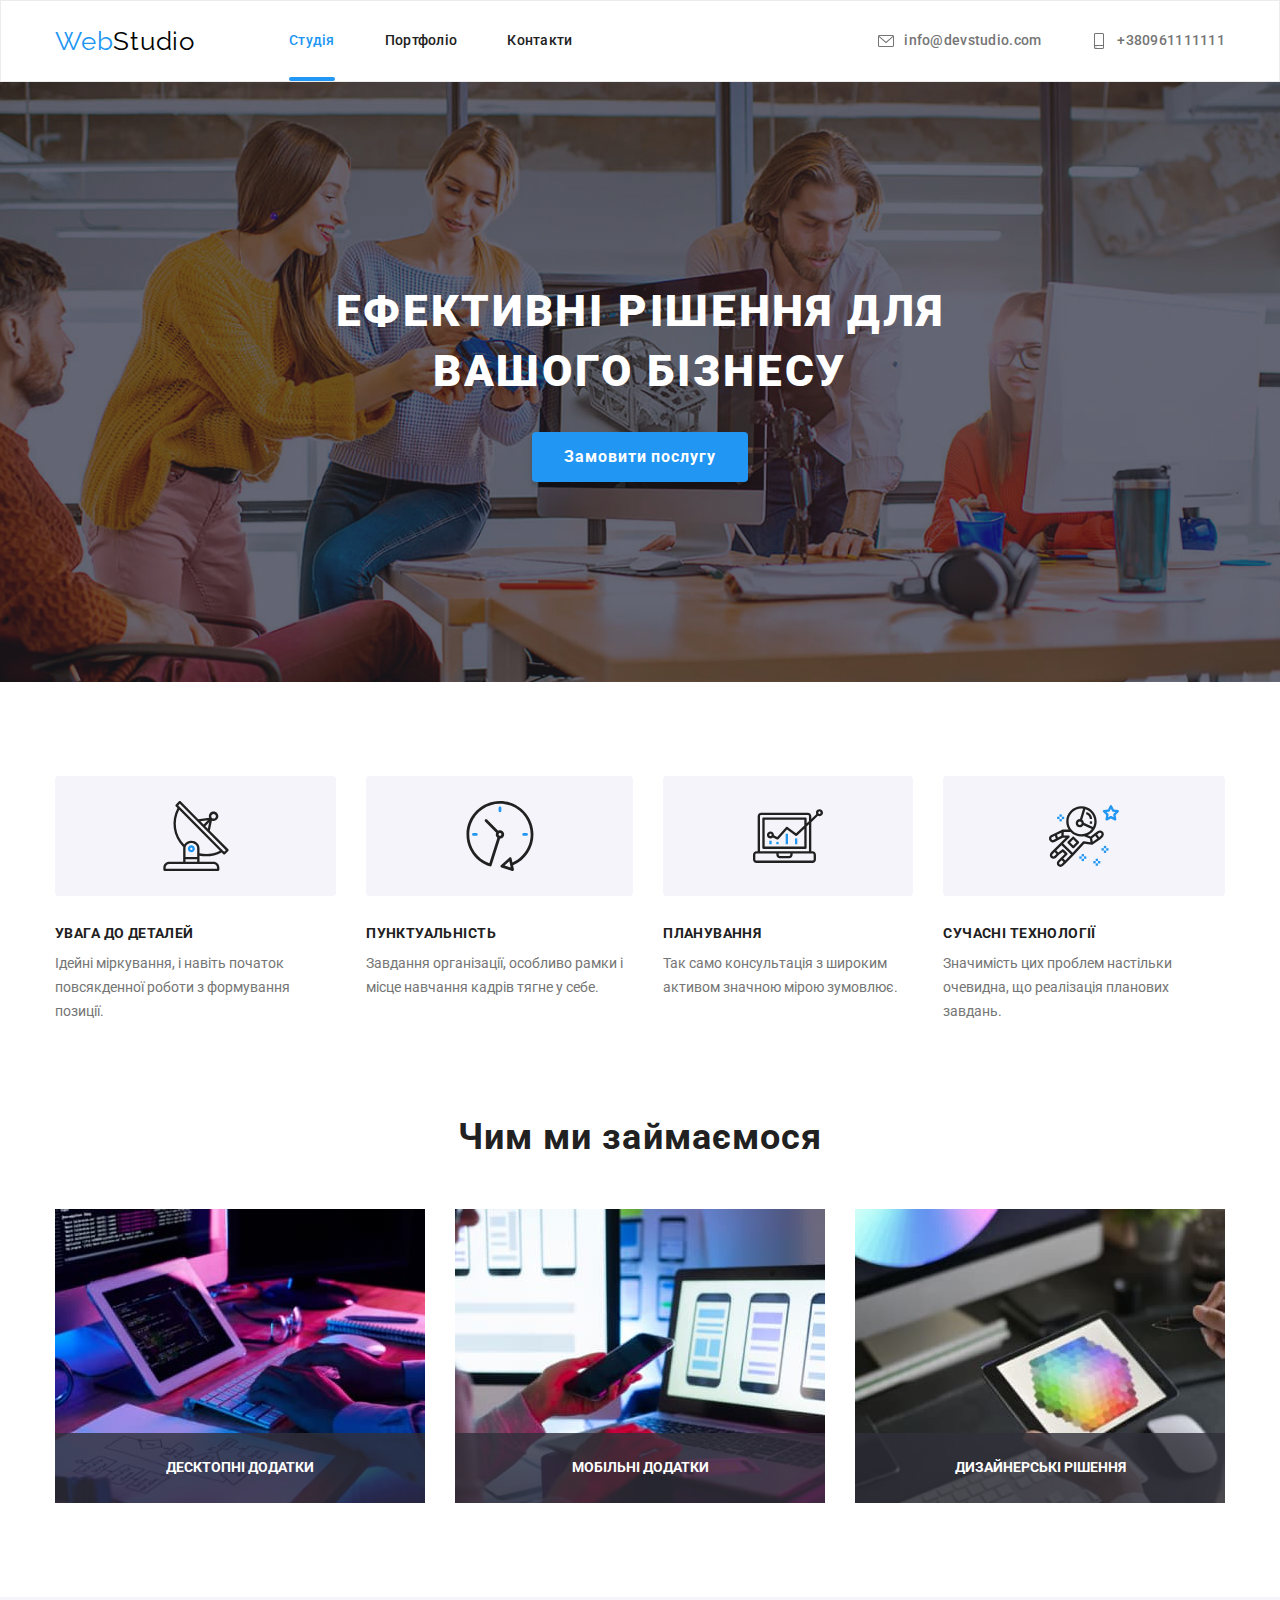
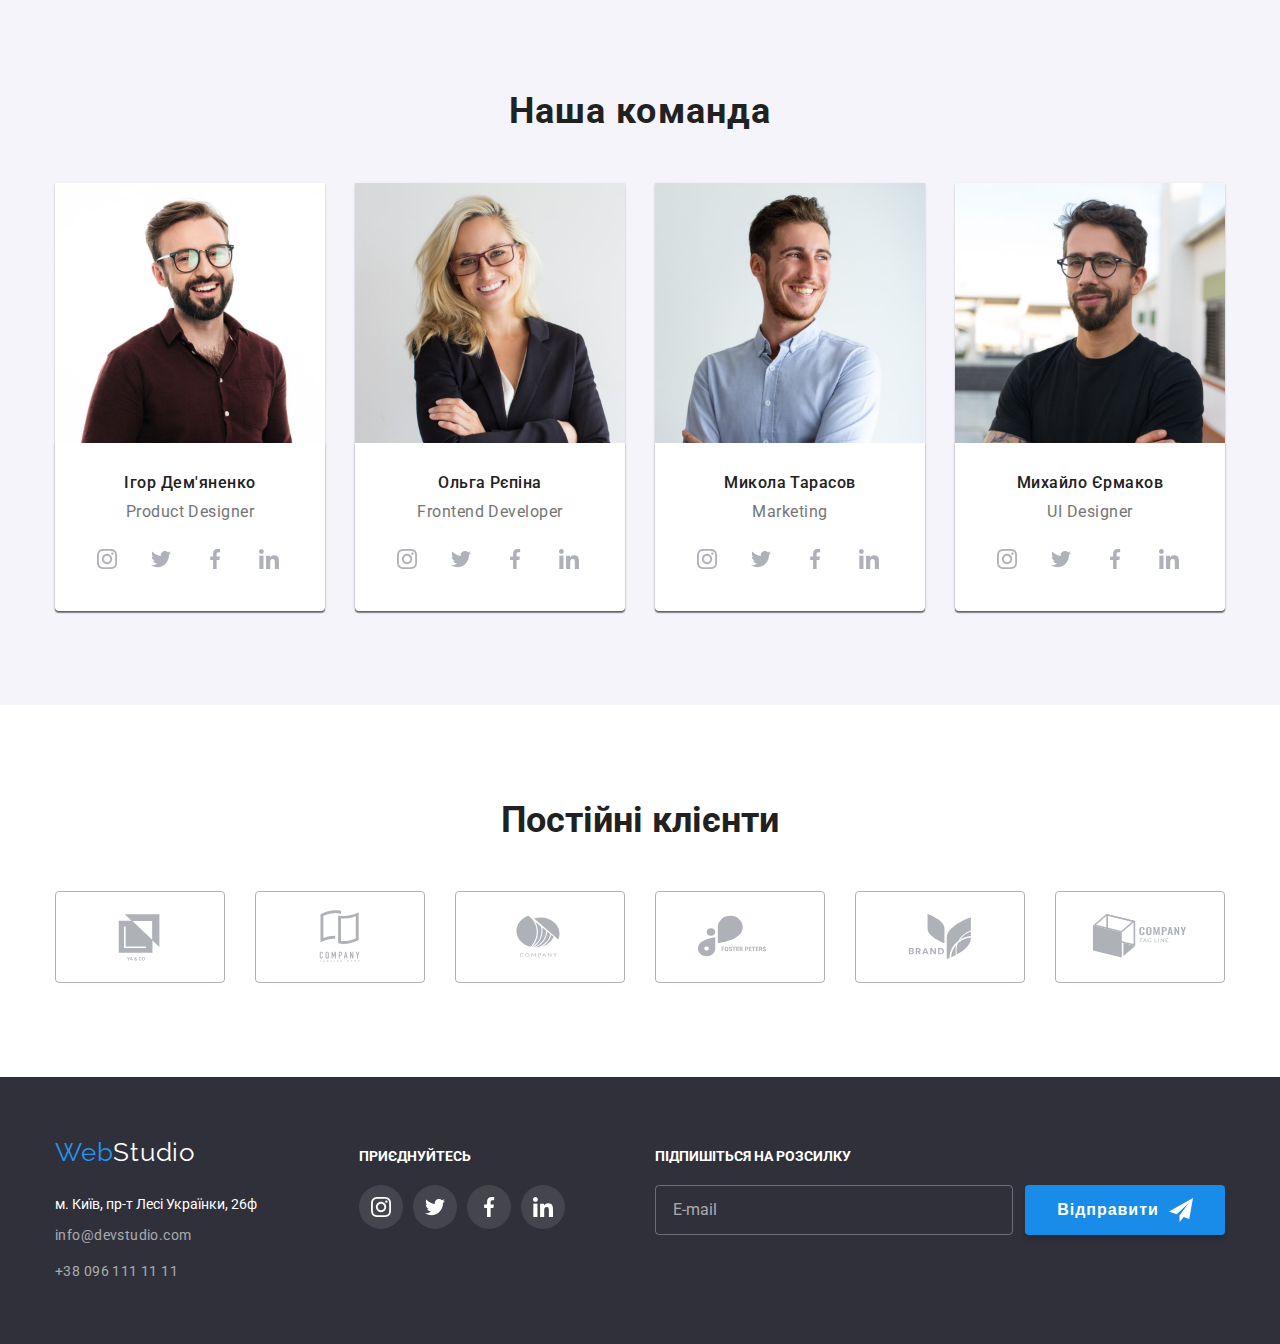
==== commit 6ea3b672: "part2" ====
--- a/index.html
+++ b/index.html
@@ -458,10 +458,32 @@
             </li>
           </ul>
         </div>
+        <form
+          class="contact-form"
+          name="contact-form"
+          autocomplete="on"
+          novalidate
+        >
+          <h3 class="social-title">Підпишіться на розсилку</h3>
+          <div class="footer-form-wrap">
+            <input
+              class="footer-input-email"
+              type="email"
+              name="footer-email-title"
+              placeholder="E-mail"
+            />
+            <button class="form-button footer-form-button" type="submit">
+              <span>Відправити</span>
+              <svg class="form-button-icon" Width="24px" Height="24px">
+                <use href="./img/icons.svg#icon-icon-send"></use>
+              </svg>
+            </button>
+          </div>
+        </form>
       </div>
     </footer>
-    <div class="backdrop" data-modal>
-      <!-- <div class="backdrop is-hidden" data-modal> -->
+    <!-- <div class="backdrop" data-modal> -->
+    <div class="backdrop is-hidden" data-modal>
       <div class="modal">
         <button class="modal-button" type="button" data-modal-close>
           <!-- close -->
@@ -470,7 +492,7 @@
             <use href="./img/icons.svg#icon-end"></use>
           </svg>
         </button>
-        <h2>Залиште свої дані, ми вам передзвонимо</h2>
+        <h2 class="form-title">Залиште свої дані, ми вам передзвонимо</h2>
         <form
           class="contact-form"
           name="contact-form"
@@ -508,7 +530,7 @@
             <input
               class="form-field-input"
               id="user-email"
-              type="text"
+              type="email"
               name="user-email"
             />
             <svg class="form-field-icon" Width="12px" Height="12px">
@@ -524,11 +546,11 @@
             placeholder="Введіть текст"
           ></textarea>
 
-          <div>
+          <div class="term">
             <input id="contract term" type="checkbox" name="contract term" />
-            <label for="contract term"
+            <label class="checkbox-text" for="contract term"
               >Погоджуюся з розсилкою та приймаю
-              <a href="">Умови договору</a></label
+              <a class="condition-link" href="">Умови договору</a></label
             >
           </div>
           <button class="form-button" type="submit">Відправити</button>
--- a/css/styles.css
+++ b/css/styles.css
@@ -436,6 +436,7 @@
 .footer-elements {
   display: flex;
 }
+
 .logo.logo_footer > .logo-select {
   color: #ffffff;
 }
@@ -460,6 +461,55 @@
 .contacts:hover,
 .contacts:focus {
   color: #2196f3;
+}
+
+.footer-input-email {
+  width: 358px;
+  height: 50px;
+
+  border: 1px solid rgba(255, 255, 255, 0.3);
+
+  border-radius: 4px;
+  margin-right: 12px;
+}
+.footer-email-title {
+  font-family: "Roboto";
+  font-style: normal;
+  font-weight: 700;
+  font-size: 14px;
+  line-height: 1.15%;
+  letter-spacing: 0.03em;
+  text-transform: uppercase;
+
+  color: #ffffff;
+  margin-bottom: 20px;
+}
+.footer-form-wrap {
+  display: flex;
+  justify-content: center;
+  align-items: center;
+}
+.form-button.footer-form-button {
+  margin-top: 0;
+}
+.form-button-icon {
+  margin-left: 10px;
+}
+.contact-form {
+  margin-top: 12px;
+  margin-left: auto;
+}
+.footer-input-email {
+  background-color: transparent;
+}
+.footer-input-email::placeholder {
+  padding: 15px;
+  color: rgba(255, 255, 255, 0.6);
+  font-family: "Roboto";
+  font-style: normal;
+  font-weight: 400;
+  font-size: 16px;
+  line-height: 1.25;
 }
 /*============================ backdrop */
 .backdrop {
@@ -494,6 +544,7 @@
   padding: 8px;
   transform: scale(1);
   transition: transform 250ms cubic-bezier(0.4, 0, 0.2, 1) 250ms;
+  padding: 40px;
 }
 .modal-button {
   margin-left: auto;
@@ -505,9 +556,22 @@
   display: grid;
   place-items: center;
   cursor: pointer;
+  position: absolute;
+  top: 8px;
+  right: 8px;
 }
 
 /* ====================form */
+.form-title {
+  text-align: center;
+  font-family: "Roboto";
+  font-weight: 700;
+  font-size: 20px;
+  line-height: 23px;
+
+  color: #212121;
+}
+
 .contact-form {
   display: flex;
   flex-direction: column;
@@ -531,9 +595,16 @@
   border: 1px solid rgba(33, 33, 33, 0.2);
   border-radius: 4px;
   outline: none;
+  transition: border-color 250ms cubic-bezier(0.4, 0, 0.2, 1);
 }
 .form-field-input:focus {
   border-color: #2196f3;
+}
+
+.form-field-input + .form-field-icon {
+  fill: #212121;
+
+  transition: fill 250ms cubic-bezier(0.4, 0, 0.2, 1);
 }
 .form-field-input:focus + .form-field-icon {
   fill: #2196f3;
@@ -547,8 +618,11 @@
   font-size: 12px;
   line-height: 1.17;
   letter-spacing: 0.01em;
-
+  font-family: "Roboto";
   color: rgba(117, 117, 117, 0.5);
+}
+.term {
+  padding-left: 12px;
 }
 .form-field {
   position: relative;
@@ -573,11 +647,19 @@
   font-weight: 700;
   font-size: 16px;
   line-height: 1.875%;
+  display: flex;
   align-items: center;
+  justify-content: center;
   text-align: center;
   letter-spacing: 0.06em;
 
   color: #ffffff;
+}
+.condition-link {
+  color: #2196f3;
+}
+.checkbox-text {
+  color: #757575;
 }
 
 /* ```````````````````` portfolio */
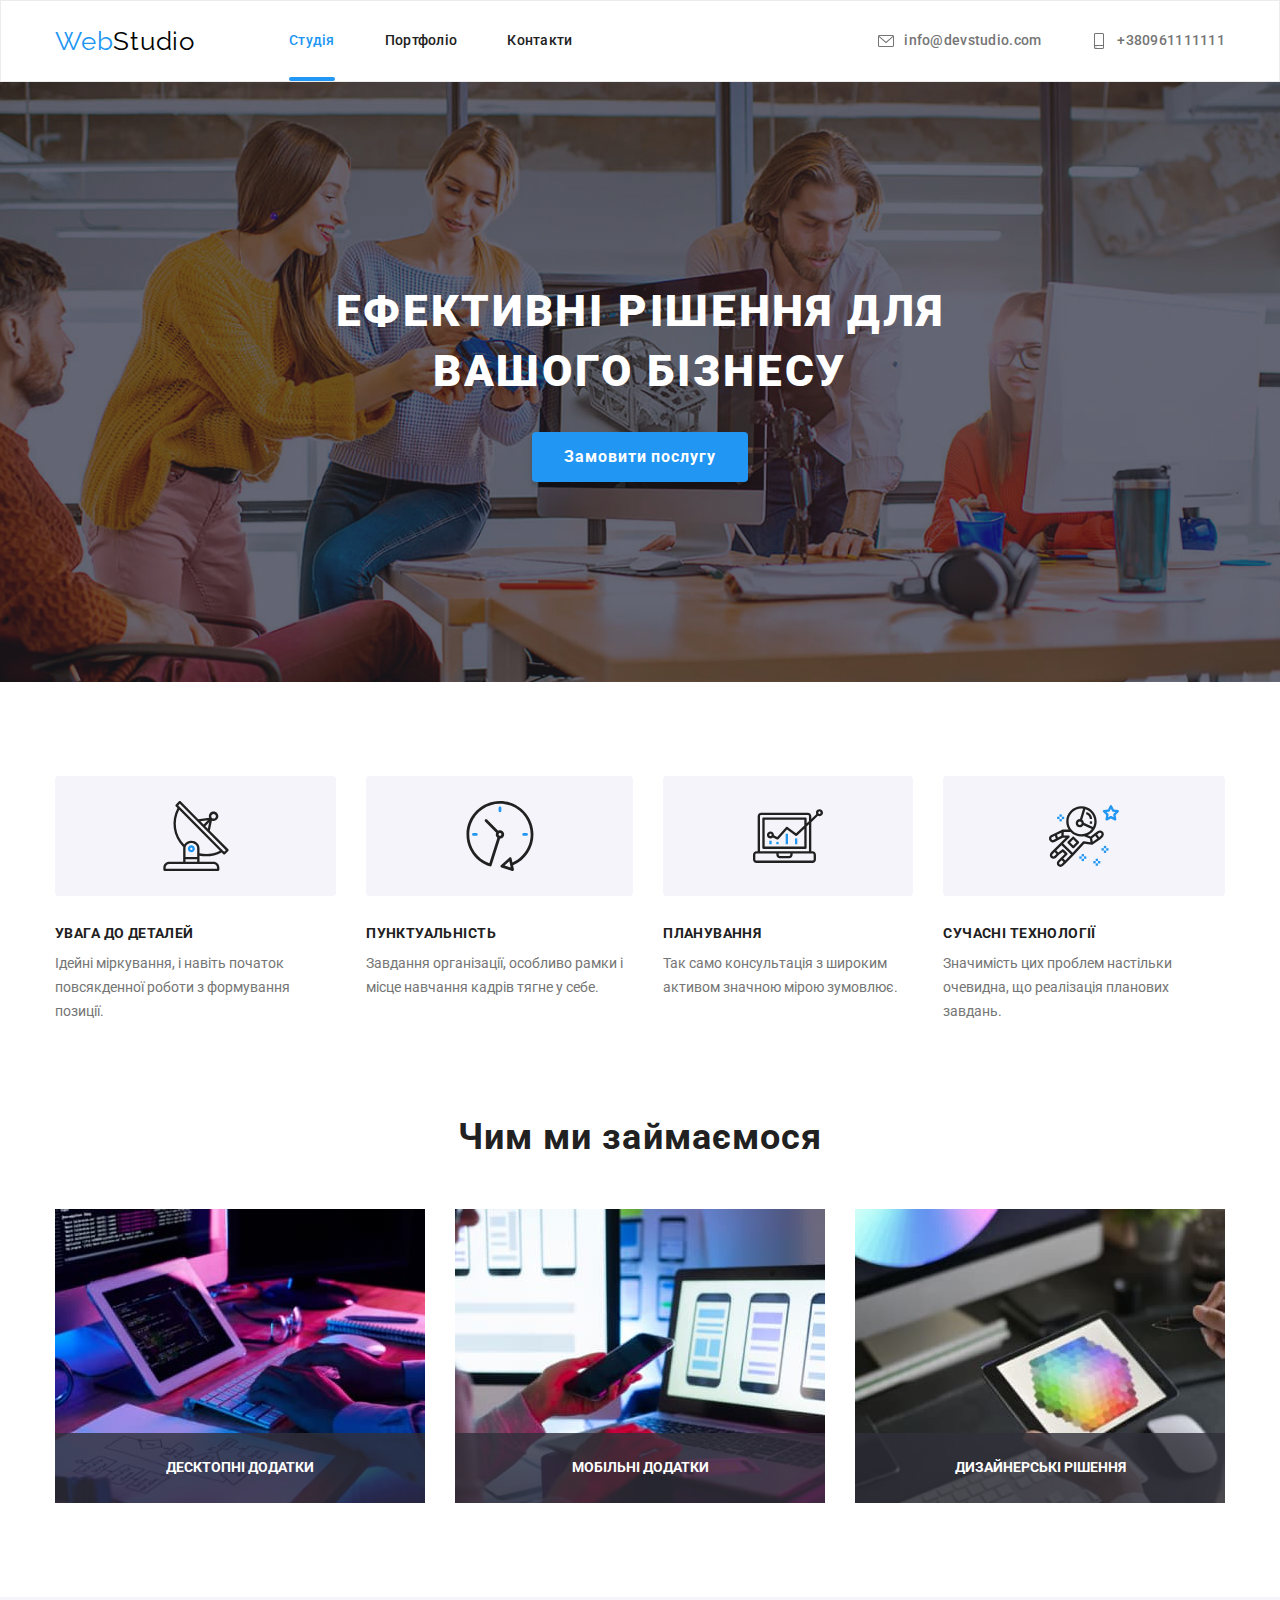
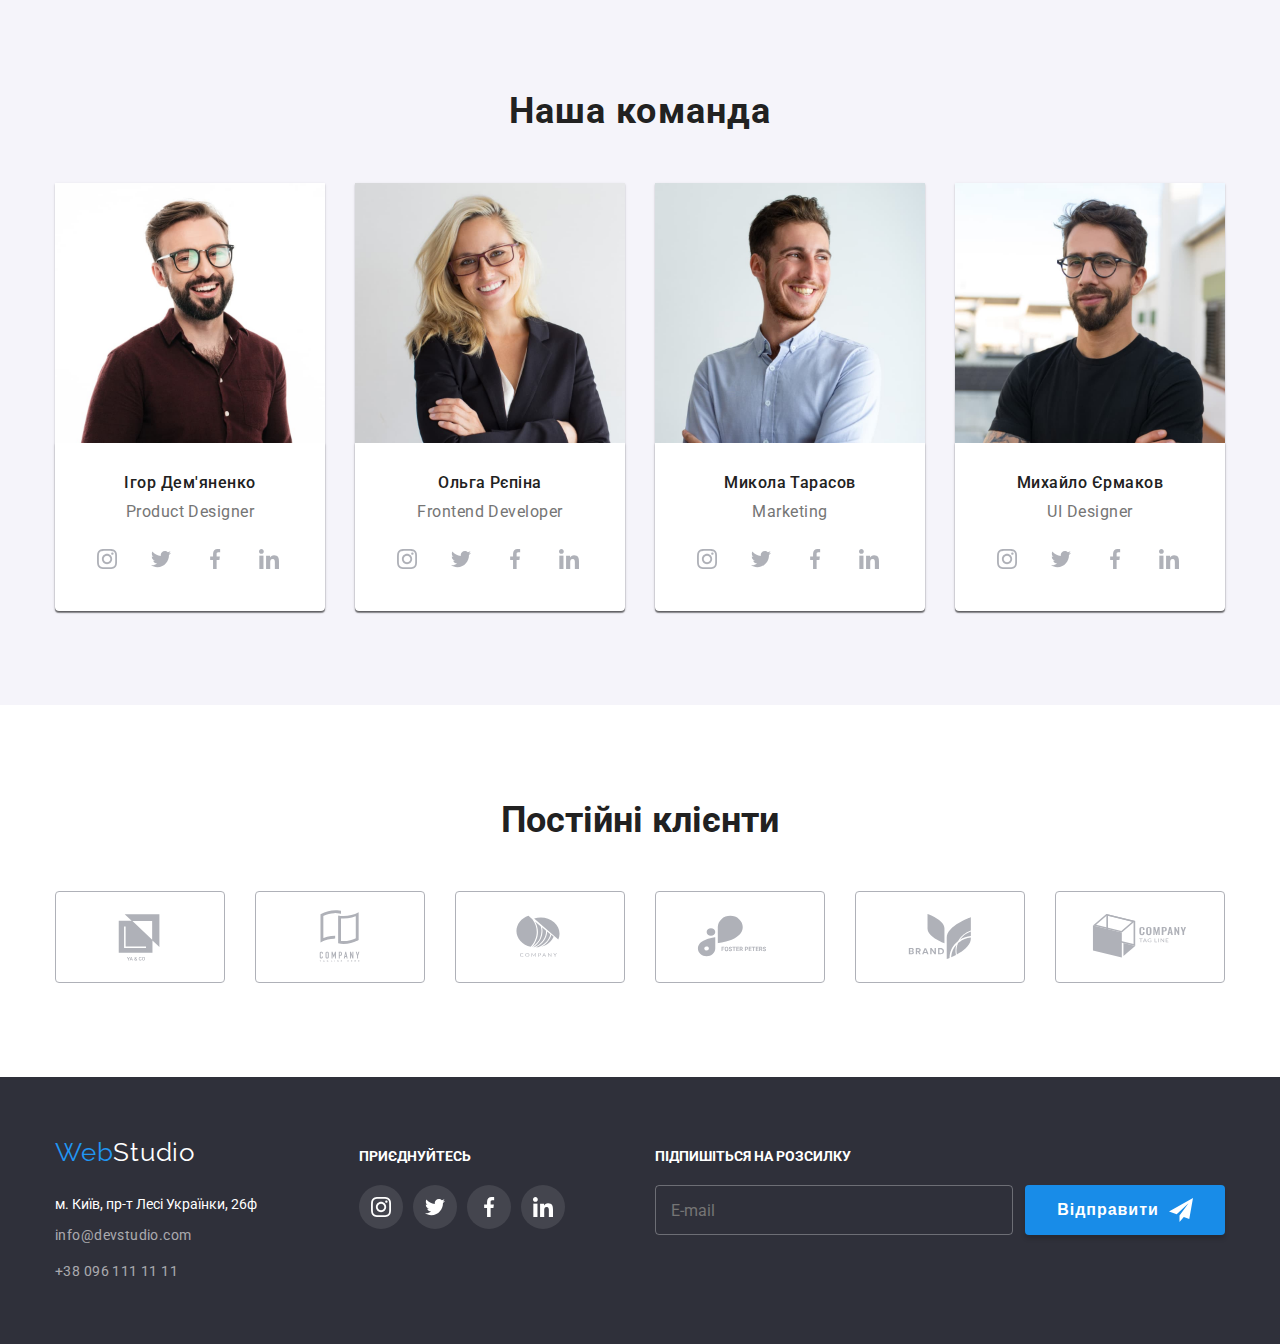
==== commit b5ab60f5: "fix" ====
--- a/index.html
+++ b/index.html
@@ -482,7 +482,6 @@
         </form>
       </div>
     </footer>
-    <!-- <div class="backdrop" data-modal> -->
     <div class="backdrop is-hidden" data-modal>
       <div class="modal">
         <button class="modal-button" type="button" data-modal-close>
--- a/css/styles.css
+++ b/css/styles.css
@@ -499,10 +499,9 @@
   margin-top: 12px;
   margin-left: auto;
 }
+
 .footer-input-email {
   background-color: transparent;
-}
-.footer-input-email::placeholder {
   padding: 15px;
   color: rgba(255, 255, 255, 0.6);
   font-family: "Roboto";
@@ -510,6 +509,11 @@
   font-weight: 400;
   font-size: 16px;
   line-height: 1.25;
+
+  transition: border-color 250ms cubic-bezier(0.4, 0, 0.2, 1);
+}
+.footer-input-email:focus {
+  border-color: #2196f3;
 }
 /*============================ backdrop */
 .backdrop {
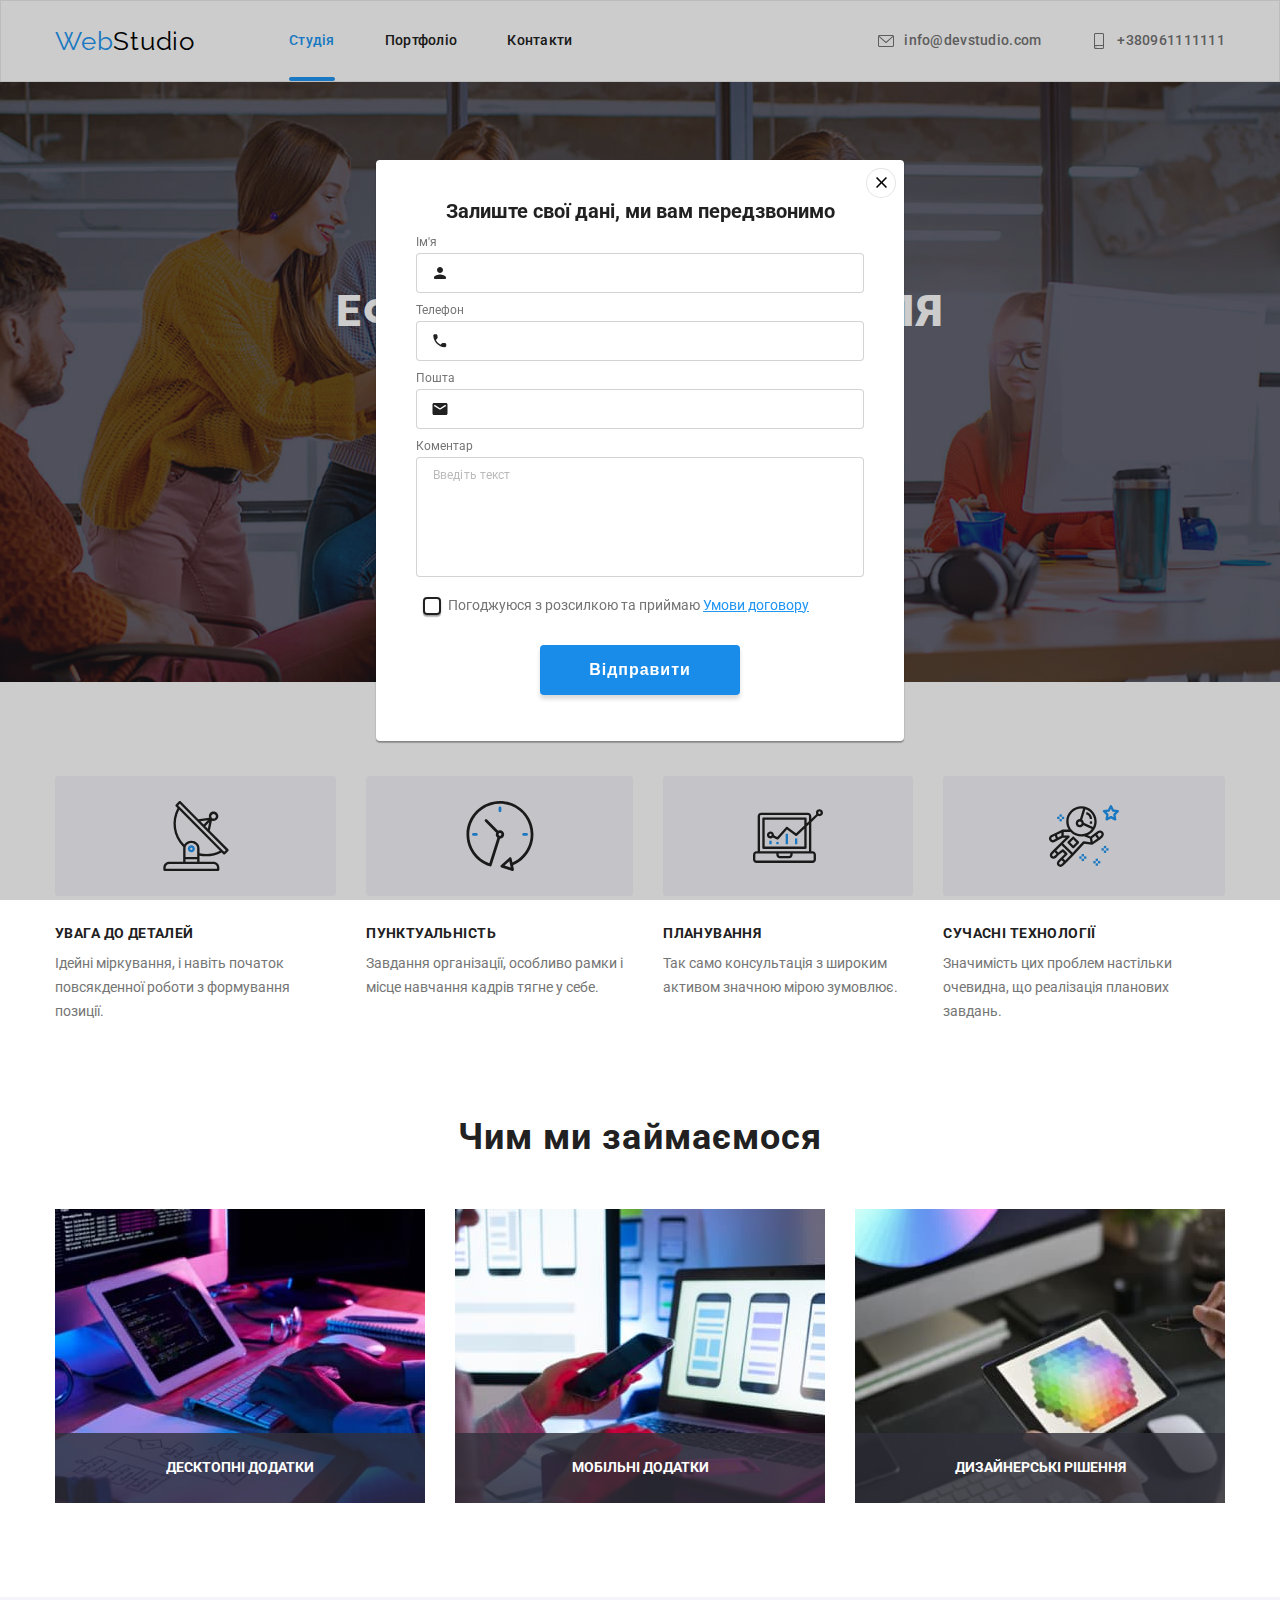
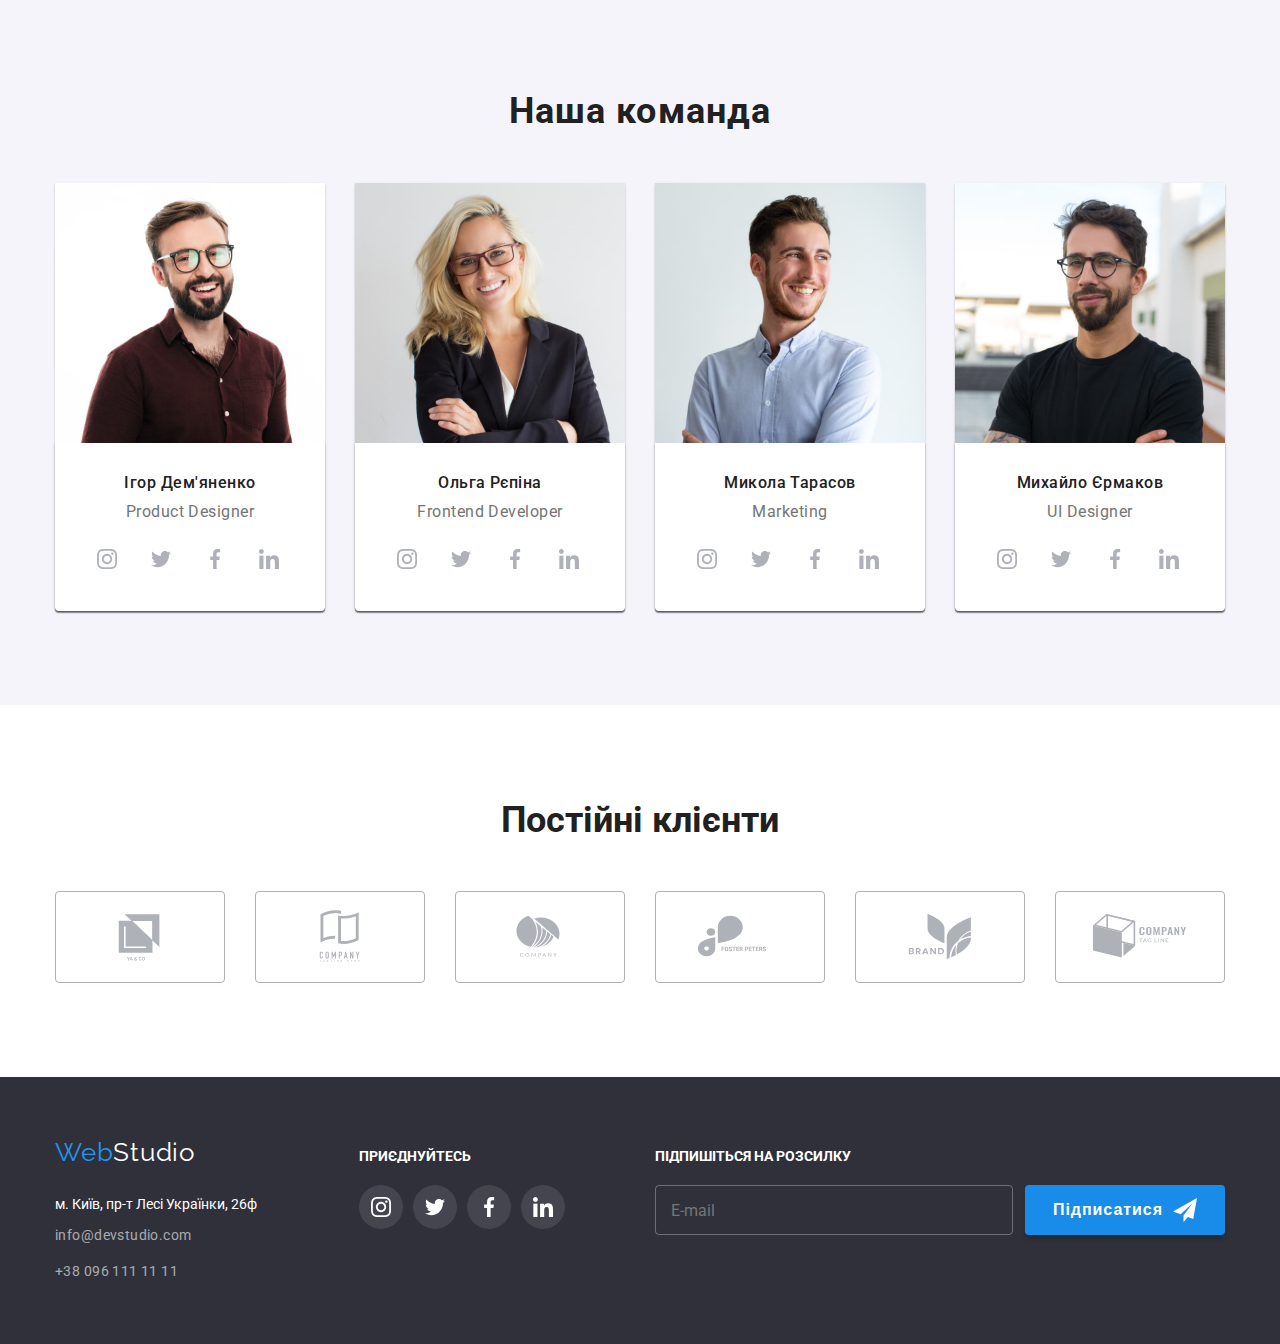
==== commit 3236bf6b: "fix" ====
--- a/index.html
+++ b/index.html
@@ -473,8 +473,8 @@
               placeholder="E-mail"
             />
             <button class="form-button footer-form-button" type="submit">
-              <span>Відправити</span>
-              <svg class="form-button-icon" Width="24px" Height="24px">
+              <span> Підписатися</span>
+              <svg class="form-button-icon" width="24px" height="24px">
                 <use href="./img/icons.svg#icon-icon-send"></use>
               </svg>
             </button>
@@ -482,7 +482,8 @@
         </form>
       </div>
     </footer>
-    <div class="backdrop is-hidden" data-modal>
+    <div class="backdrop" data-modal>
+      <!-- <div class="backdrop is-hidden" data-modal> -->
       <div class="modal">
         <button class="modal-button" type="button" data-modal-close>
           <!-- close -->
@@ -492,12 +493,7 @@
           </svg>
         </button>
         <h2 class="form-title">Залиште свої дані, ми вам передзвонимо</h2>
-        <form
-          class="contact-form"
-          name="contact-form"
-          autocomplete="on"
-          novalidate
-        >
+        <form class="contact-form" name="contact-form" autocomplete="on">
           <label class="form-field-label" for="user-name">Ім'я</label>
           <div class="form-field">
             <input
@@ -505,8 +501,9 @@
               id="user-name"
               type="text"
               name="user-name"
+              required
             />
-            <svg class="form-field-icon" Width="12px" Height="12px">
+            <svg class="form-field-icon" width="18px" height="18px">
               <use href="./img/icons.svg#icon-person-black"></use>
             </svg>
           </div>
@@ -518,8 +515,9 @@
               id="user-tel"
               type="text"
               name="user-tel"
+              required
             />
-            <svg class="form-field-icon" Width="12px" Height="12px">
+            <svg class="form-field-icon" width="18px" height="18px">
               <use href="./img/icons.svg#icon-phone-black"></use>
             </svg>
           </div>
@@ -531,8 +529,9 @@
               id="user-email"
               type="email"
               name="user-email"
+              required
             />
-            <svg class="form-field-icon" Width="12px" Height="12px">
+            <svg class="form-field-icon" width="18px" height="18px">
               <use href="./img/icons.svg#icon-email-black"></use>
             </svg>
           </div>
@@ -541,17 +540,28 @@
           <textarea
             class="form-field-input form-field-textarea"
             name="user-comment"
+            required
             id="user-comment"
             placeholder="Введіть текст"
           ></textarea>
 
           <div class="term">
-            <input id="contract term" type="checkbox" name="contract term" />
-            <label class="checkbox-text" for="contract term"
+            <input
+              class="checkbox"
+              id="contract_term"
+              type="checkbox"
+              name="contract_term"
+              required
+            />
+            <svg class="form-checbox-icon" width="18px" height="18px">
+              <use href="./img/icons.svg#icon-galka"></use>
+            </svg>
+            <label class="checkbox-text" for="contract_term"
               >Погоджуюся з розсилкою та приймаю
               <a class="condition-link" href="">Умови договору</a></label
             >
           </div>
+
           <button class="form-button" type="submit">Відправити</button>
         </form>
       </div>
--- a/css/styles.css
+++ b/css/styles.css
@@ -565,6 +565,11 @@
   right: 8px;
 }
 
+.modal-button:hover,
+.modal-button:focus {
+  color: #2196f3;
+}
+
 /* ====================form */
 .form-title {
   text-align: center;
@@ -588,7 +593,8 @@
 
 .form-field-label {
   color: #757575;
-  margin-bottom: 8px;
+  margin-bottom: 4px;
+  font-size: 12px;
 }
 
 .form-field-input {
@@ -615,7 +621,7 @@
 }
 .form-field-input.form-field-textarea {
   height: 120px;
-  padding-left: 16px;
+  padding: 10px 16px;
   margin-bottom: 20px;
 }
 .form-field-textarea::placeholder {
@@ -626,7 +632,9 @@
   color: rgba(117, 117, 117, 0.5);
 }
 .term {
-  padding-left: 12px;
+  display: flex;
+  align-content: center;
+  /* padding-left: 12px; */
 }
 .form-field {
   position: relative;
@@ -650,7 +658,7 @@
   border: none;
   font-weight: 700;
   font-size: 16px;
-  line-height: 1.875%;
+  line-height: 1.875;
   display: flex;
   align-items: center;
   justify-content: center;
@@ -664,6 +672,32 @@
 }
 .checkbox-text {
   color: #757575;
+}
+
+.checkbox {
+  appearance: none;
+}
+.checkbox-text {
+  cursor: pointer;
+}
+.form-checbox-icon {
+  border: 2px solid #212121;
+  border-radius: 4px;
+  box-shadow: 0px 1px 3px rgba(0, 0, 0, 0.12), 0px 1px 1px rgba(0, 0, 0, 0.14),
+    0px 2px 1px rgba(0, 0, 0, 0.2);
+  fill: transparent;
+  padding: 2px;
+  margin-right: 7px;
+}
+.form-checbox-icon > * {
+  width: 11px;
+  height: auto;
+}
+
+.checkbox:checked + .form-checbox-icon {
+  fill: #ffffff;
+  background-color: #2196f3;
+  border: #2196f3;
 }
 
 /* ```````````````````` portfolio */
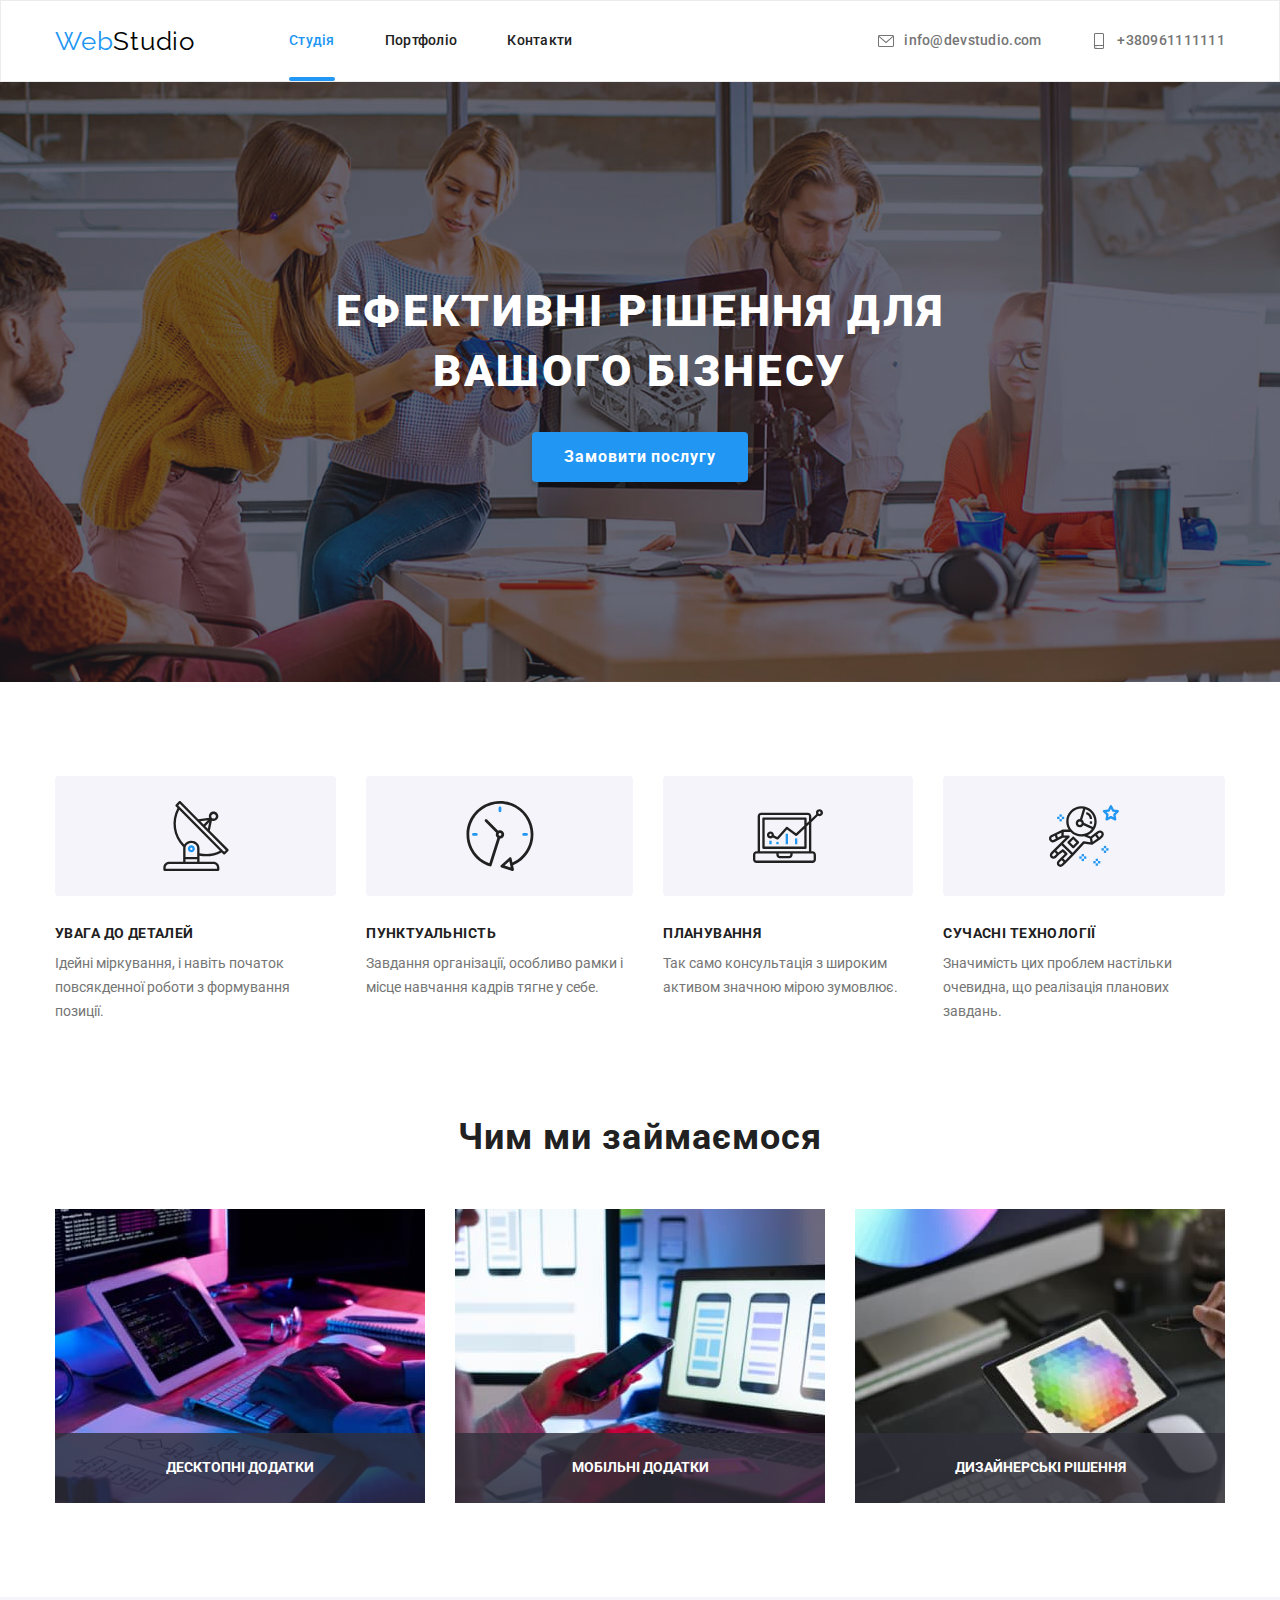
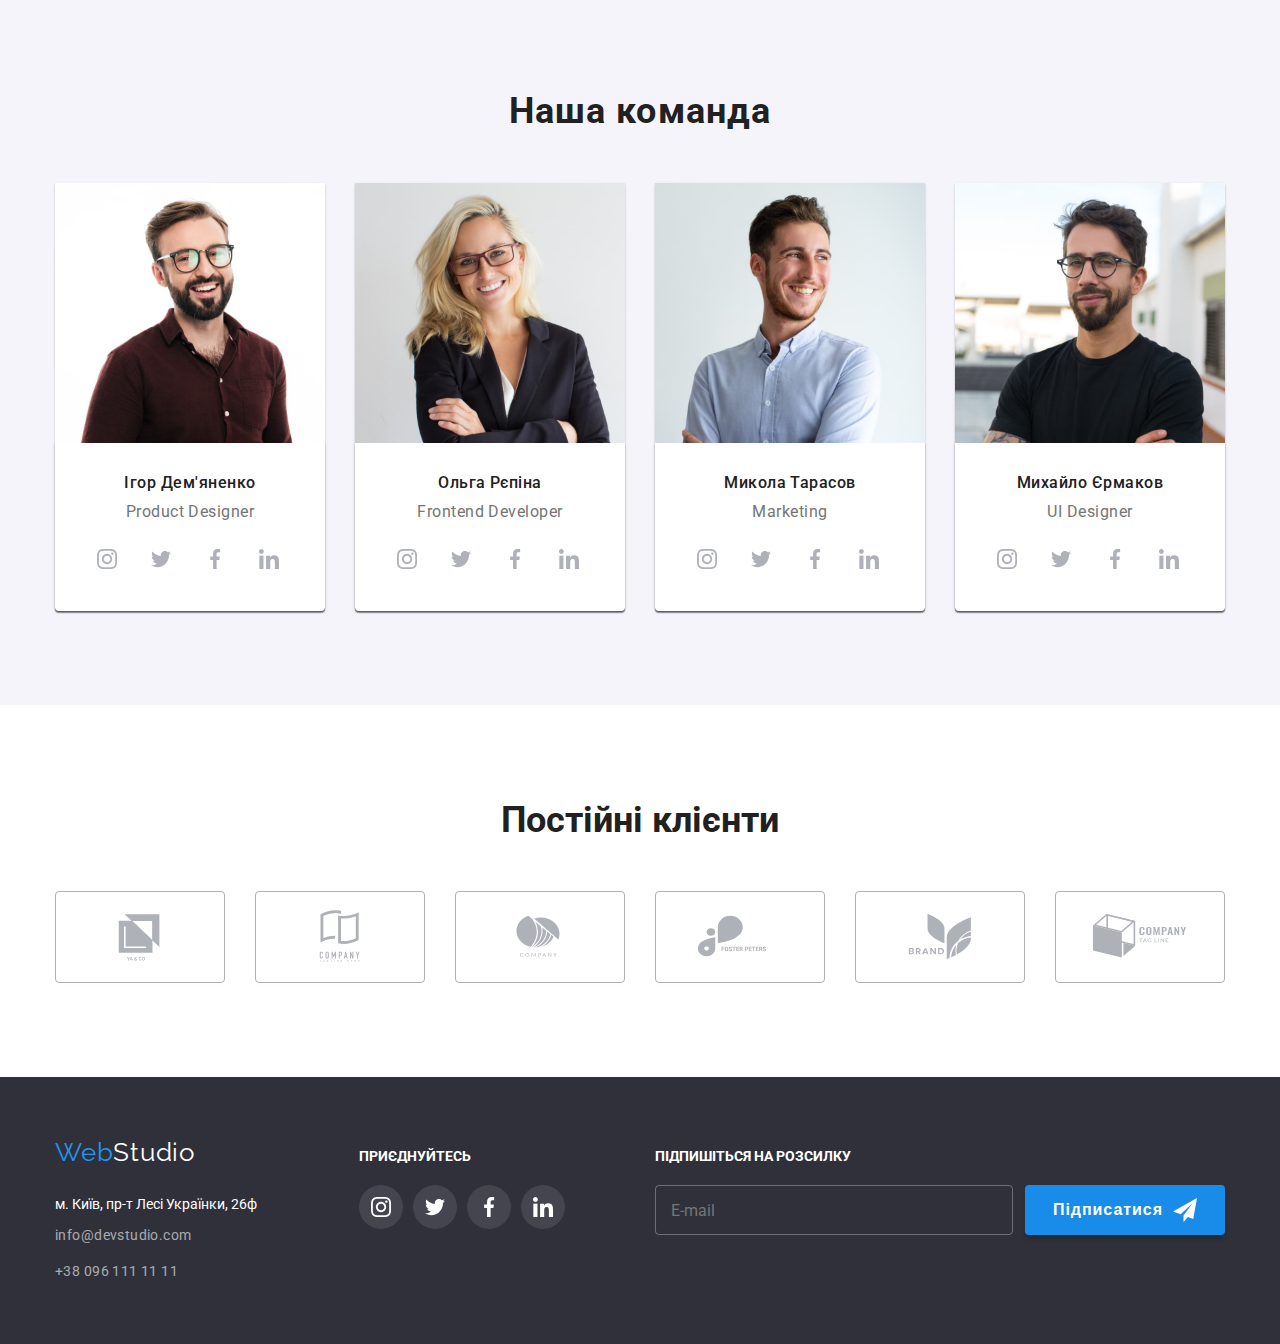
==== commit 81a1fac8: "close modal" ====
--- a/index.html
+++ b/index.html
@@ -482,8 +482,7 @@
         </form>
       </div>
     </footer>
-    <div class="backdrop" data-modal>
-      <!-- <div class="backdrop is-hidden" data-modal> -->
+    <div class="backdrop is-hidden" data-modal>
       <div class="modal">
         <button class="modal-button" type="button" data-modal-close>
           <!-- close -->
